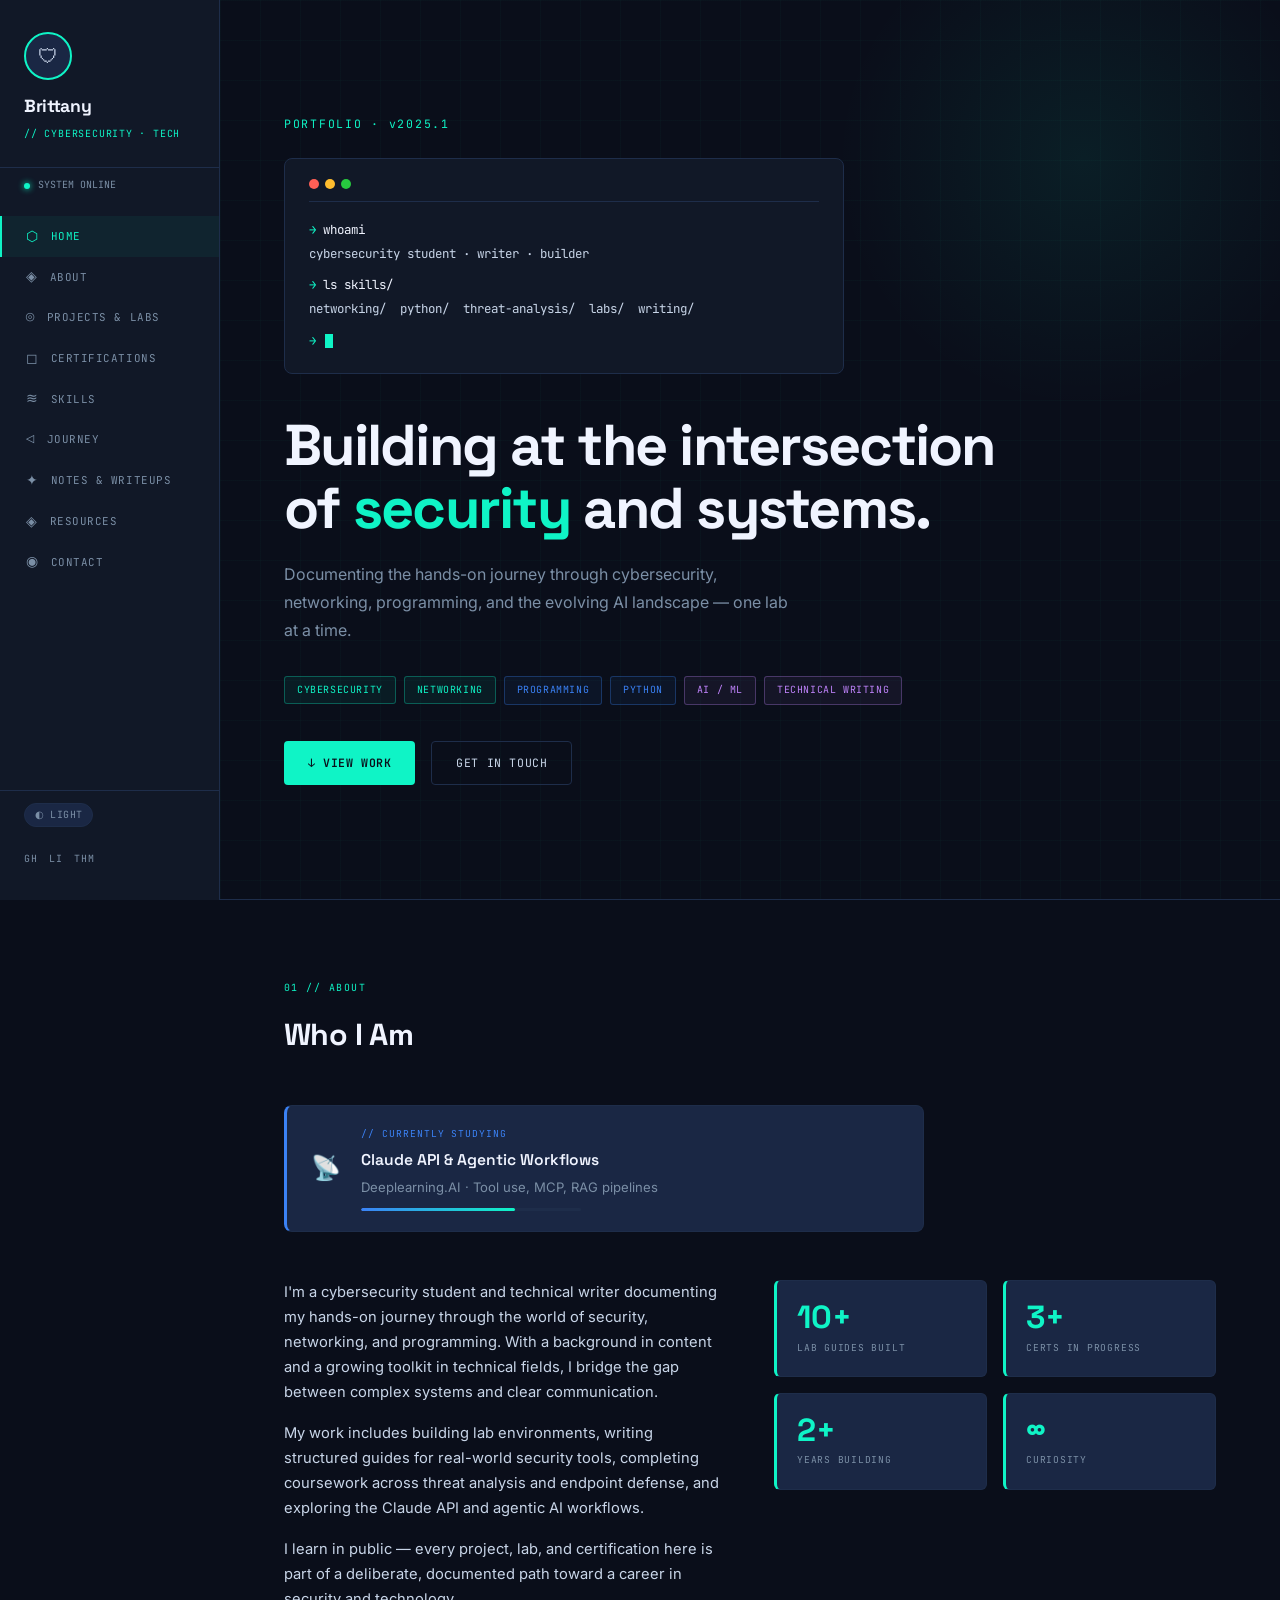
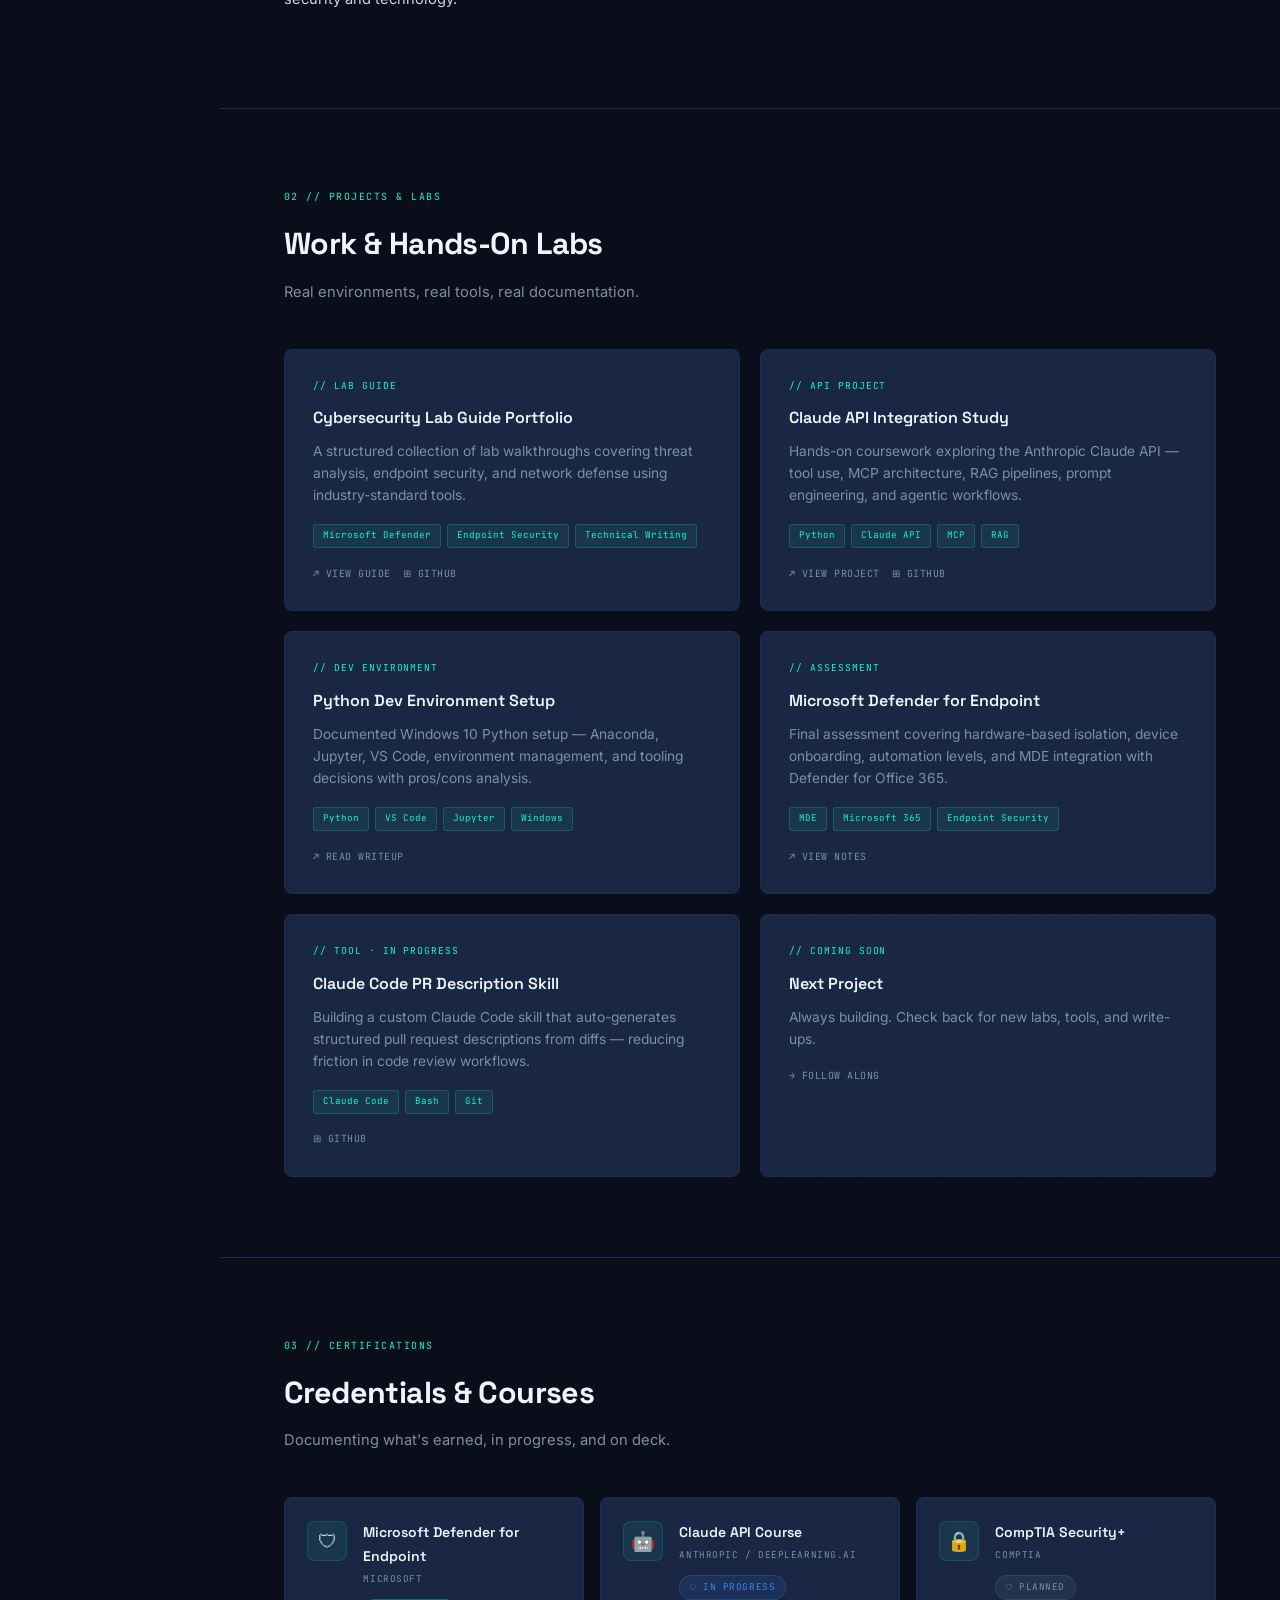
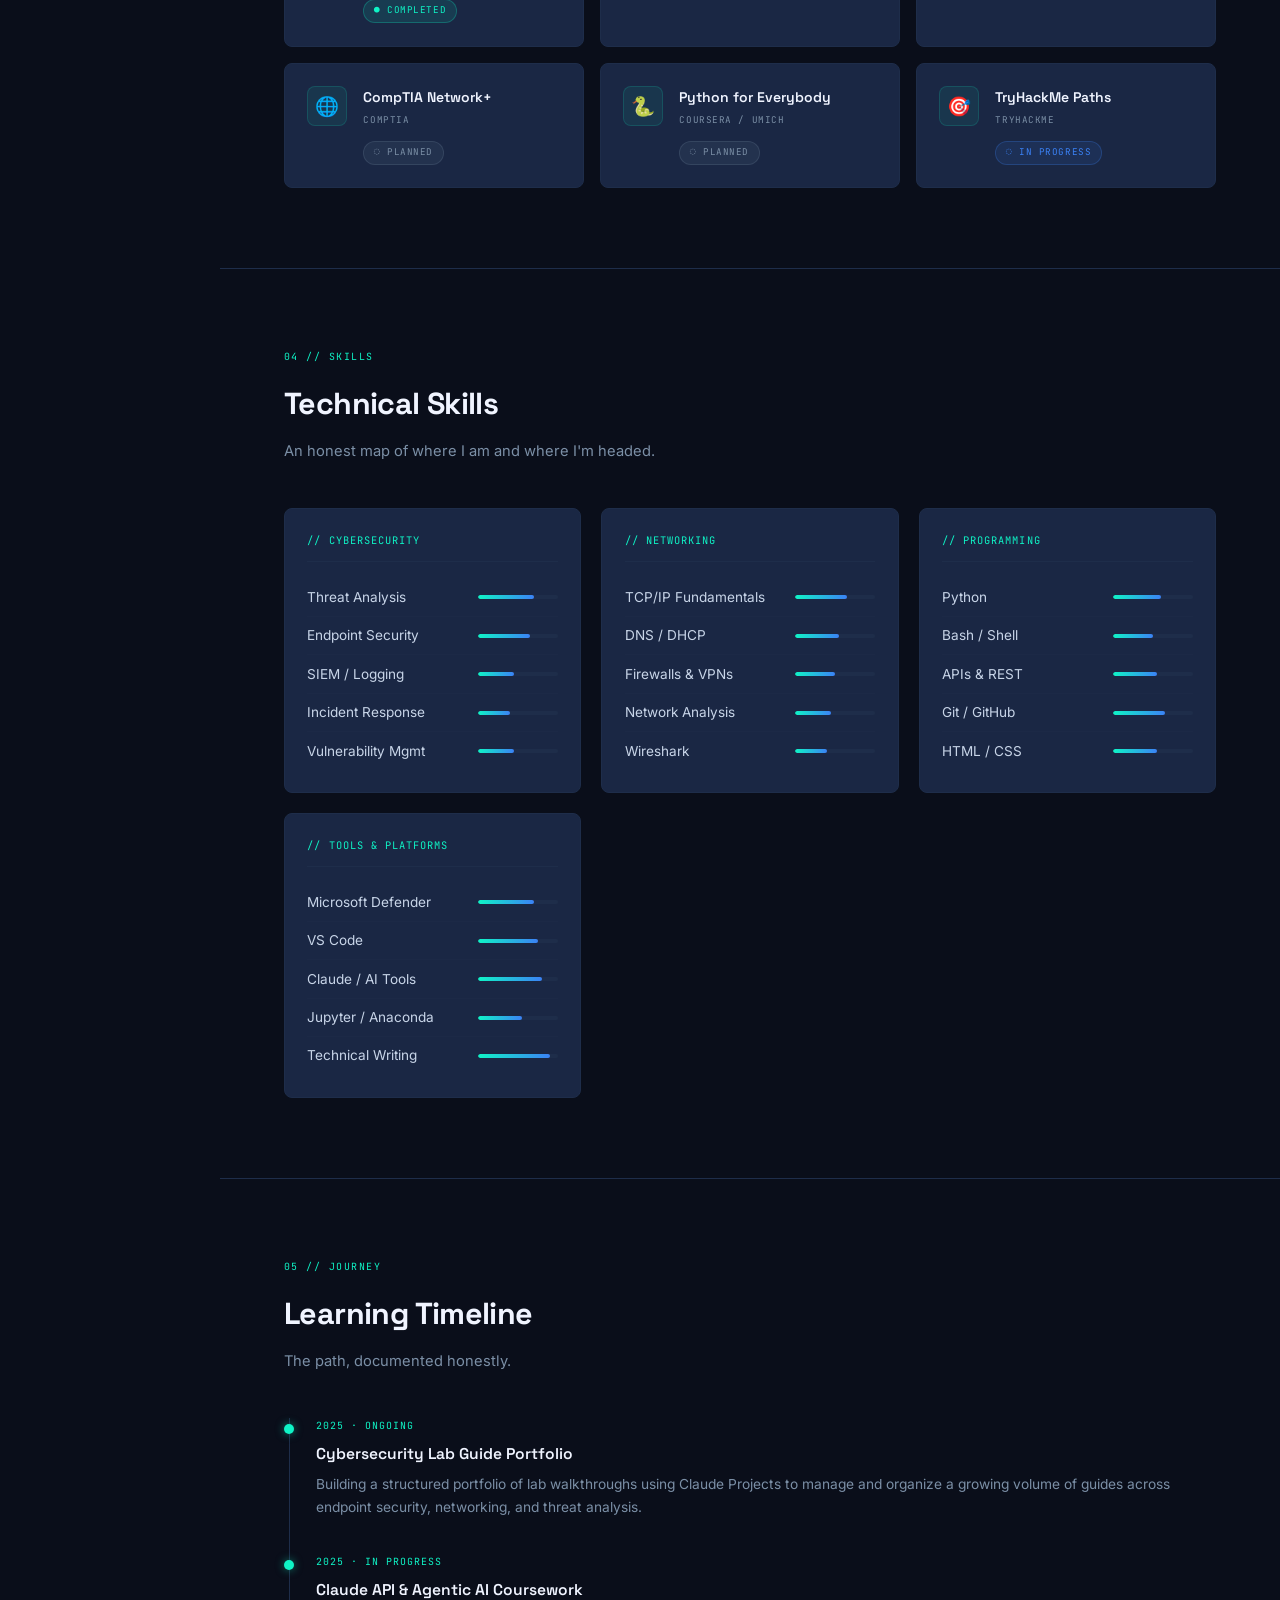
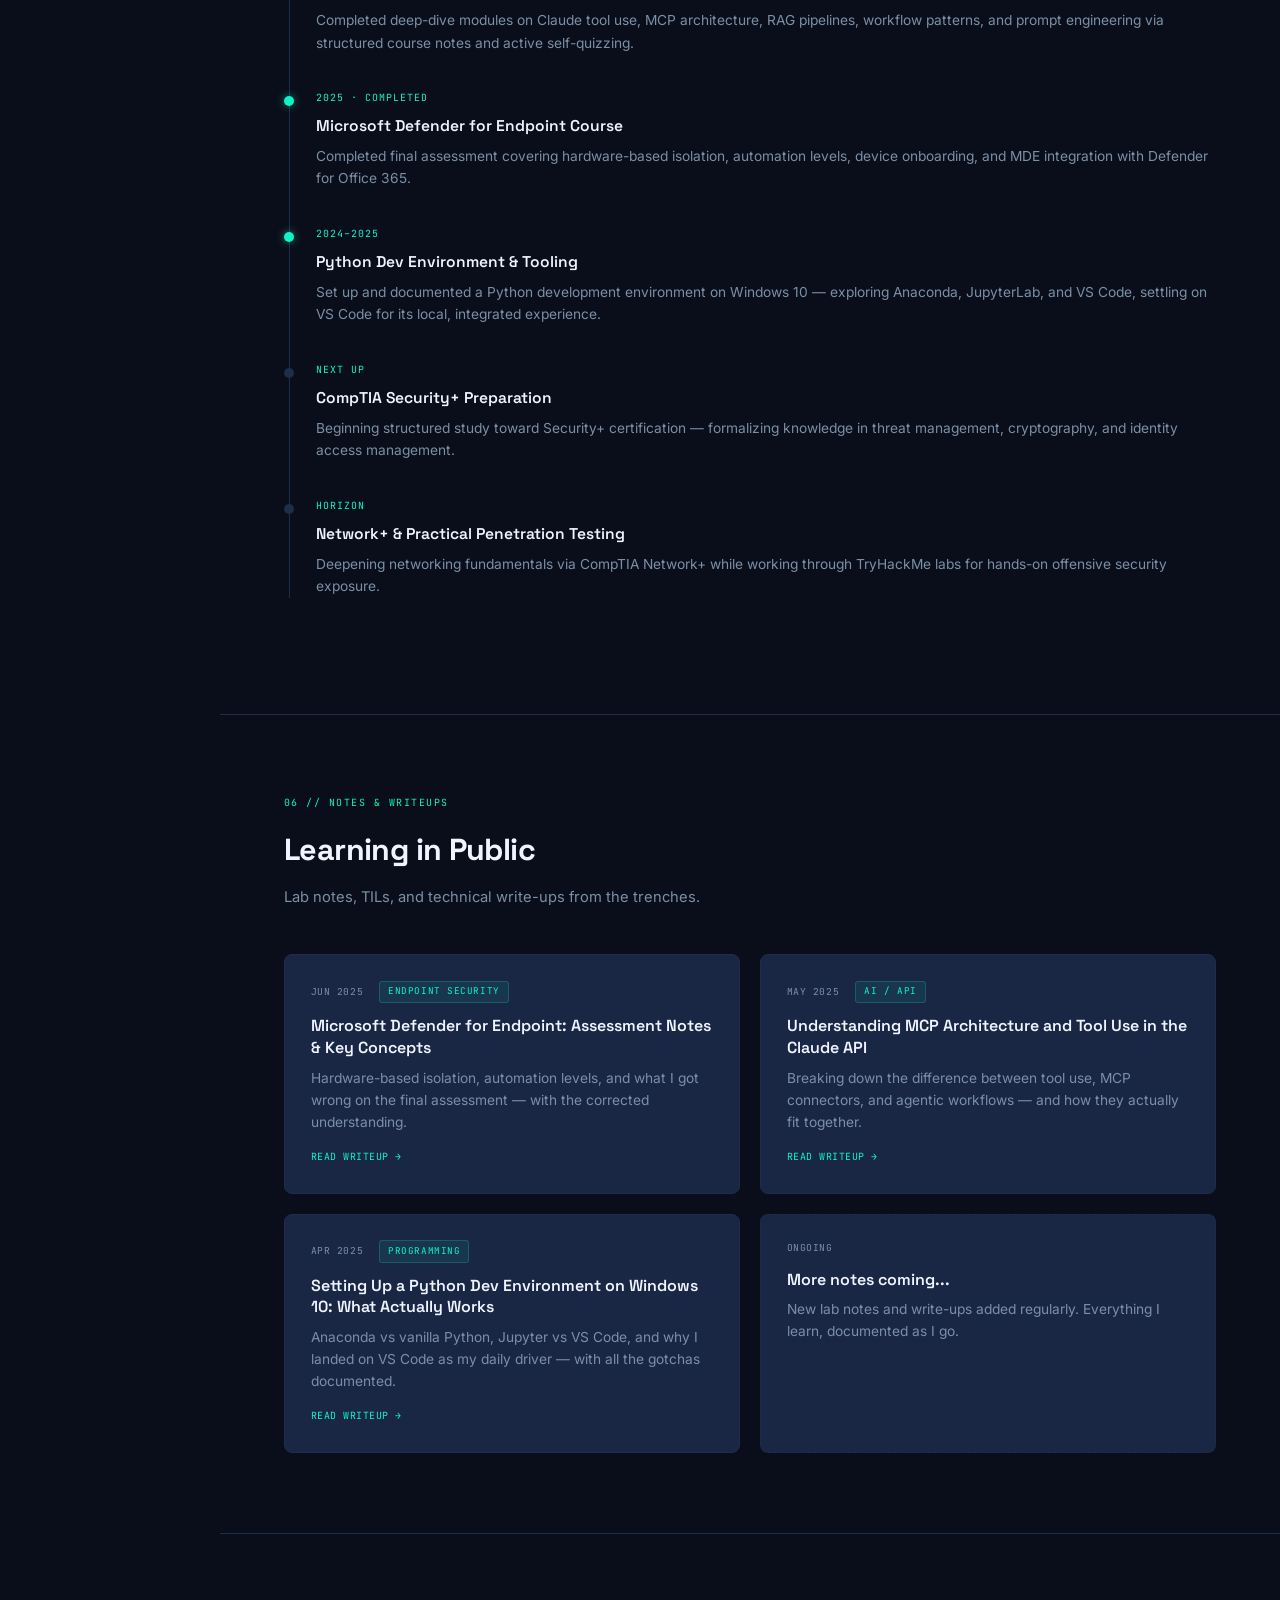
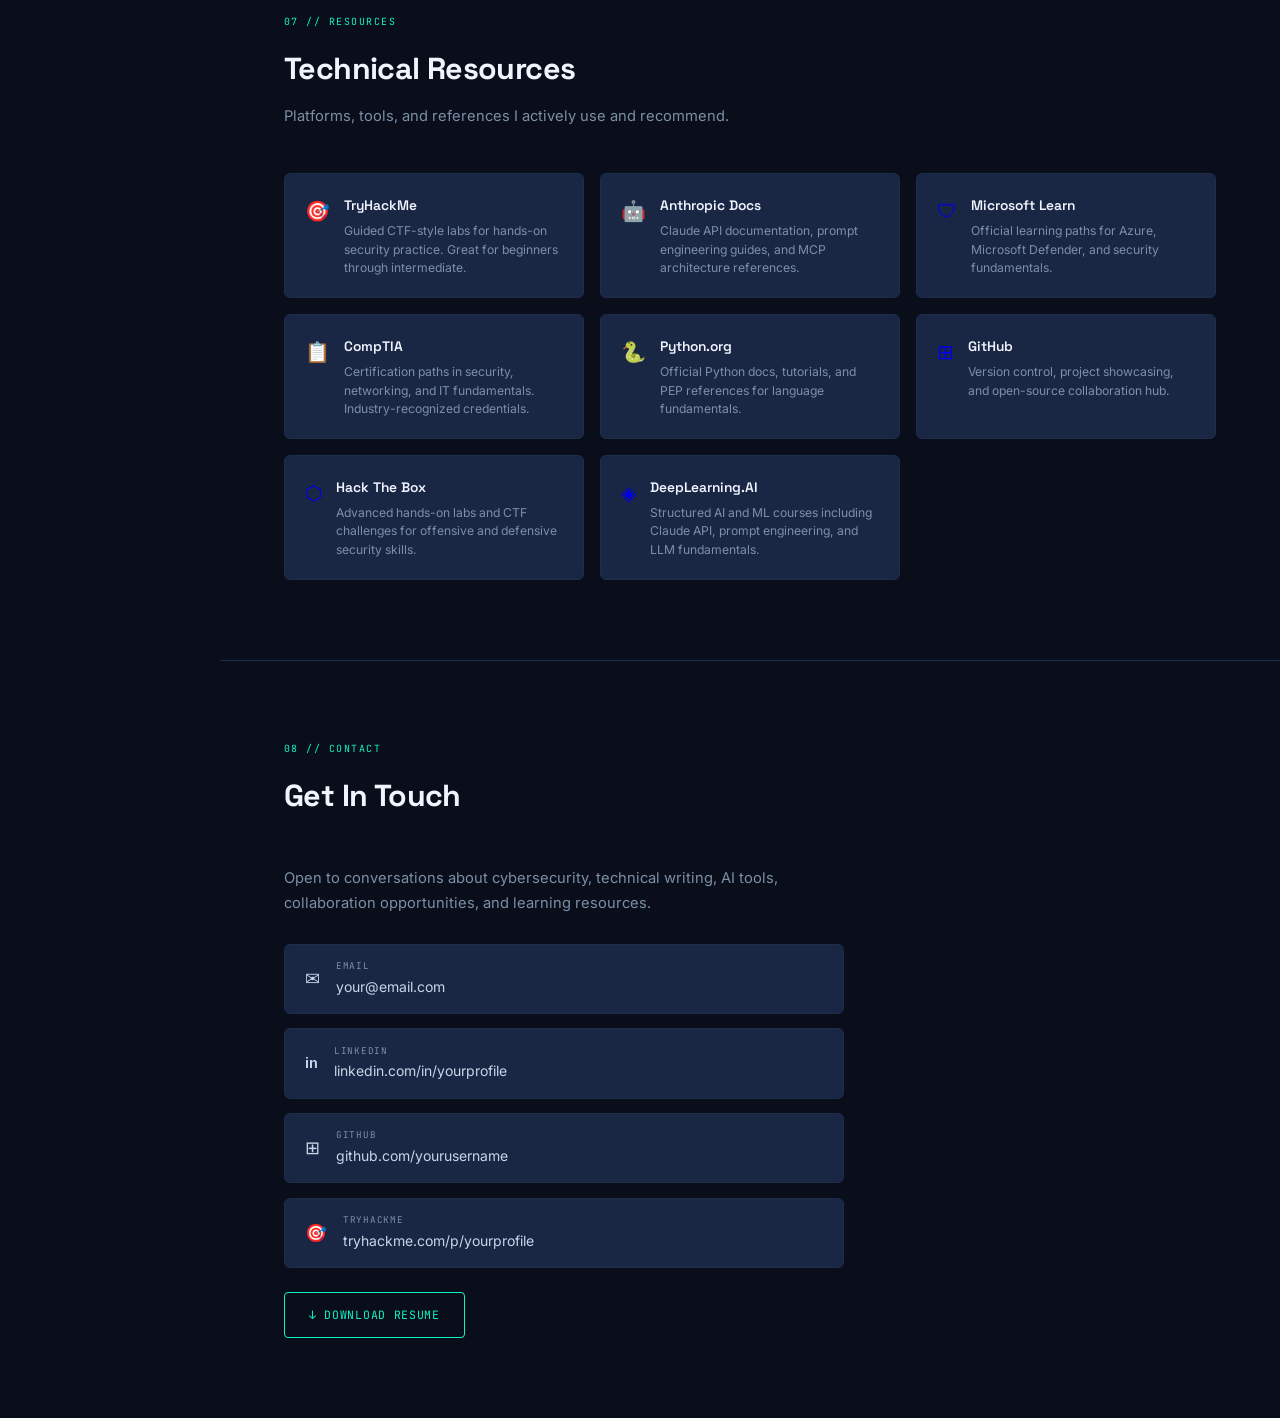
==== index.html @ 7292f8de "Add files via upload" ====
<!DOCTYPE html>
<html lang="en">
<head>
  <meta charset="UTF-8" />
  <meta name="viewport" content="width=device-width, initial-scale=1.0" />
  <meta name="description" content="Brittany — Cybersecurity portfolio showcasing labs, certifications, projects, and learning journey in security, networking, and programming." />
  <title>Brittany · Cybersecurity Portfolio</title>

  <!-- Favicon (inline SVG data URI) -->
  <link rel="icon" href="data:image/svg+xml,<svg xmlns='http://www.w3.org/2000/svg' viewBox='0 0 32 32'><rect width='32' height='32' rx='6' fill='%230A0E1A'/><text y='22' x='4' font-size='18'>🛡</text></svg>" />

  <link rel="preconnect" href="https://fonts.googleapis.com" />
  <link rel="preconnect" href="https://fonts.gstatic.com" crossorigin />
  <link href="https://fonts.googleapis.com/css2?family=Space+Grotesk:wght@300;400;500;600;700&family=Inter:wght@300;400;500&family=JetBrains+Mono:wght@400;500&display=swap" rel="stylesheet" />
  <link rel="stylesheet" href="css/style.css" />
</head>
<body>

<!-- Skip to main content (accessibility) -->
<a href="#hero" style="position:absolute;left:-9999px;top:1rem;padding:0.5rem 1rem;background:var(--accent);color:#0A0E1A;font-family:monospace;font-size:0.8rem;border-radius:4px;z-index:9999;text-decoration:none" onfocus="this.style.left='1rem'" onblur="this.style.left='-9999px'">Skip to content</a>

<!-- Mobile hamburger -->
<button class="hamburger" id="hamburger" aria-label="Toggle navigation" aria-expanded="false">
  <span></span><span></span><span></span>
</button>
<div class="sidebar-overlay" id="sidebarOverlay"></div>

<div class="layout">

  <!-- ════ SIDEBAR ════ -->
  <aside class="sidebar" id="sidebar" role="navigation" aria-label="Main navigation">

    <div class="sidebar-logo">
      <div class="sidebar-avatar" title="Profile photo">🛡</div>
      <div class="moniker">Brittany</div>
      <div class="role">// CYBERSECURITY · TECH</div>
    </div>

    <div class="sidebar-status">
      <span class="status-dot" aria-hidden="true"></span>
      SYSTEM ONLINE
    </div>

    <nav>
      <ul>
        <li><a href="#hero"      class="active"><span class="nav-icon" aria-hidden="true">⬡</span> HOME</a></li>
        <li><a href="#about">              <span class="nav-icon" aria-hidden="true">◈</span> ABOUT</a></li>
        <li><a href="#projects">           <span class="nav-icon" aria-hidden="true">◎</span> PROJECTS &amp; LABS</a></li>
        <li><a href="#certs">              <span class="nav-icon" aria-hidden="true">◻</span> CERTIFICATIONS</a></li>
        <li><a href="#skills">             <span class="nav-icon" aria-hidden="true">≋</span> SKILLS</a></li>
        <li><a href="#journey">            <span class="nav-icon" aria-hidden="true">◁</span> JOURNEY</a></li>
        <li><a href="#blog">               <span class="nav-icon" aria-hidden="true">✦</span> NOTES &amp; WRITEUPS</a></li>
        <li><a href="#resources">          <span class="nav-icon" aria-hidden="true">◈</span> RESOURCES</a></li>
        <li><a href="#contact">            <span class="nav-icon" aria-hidden="true">◉</span> CONTACT</a></li>
      </ul>
    </nav>

    <div class="sidebar-controls">
      <button class="theme-toggle" id="themeToggle" aria-label="Toggle light/dark mode">◐ LIGHT</button>
    </div>

    <div class="sidebar-footer">
      <a href="https://github.com/yourusername" target="_blank" rel="noopener" aria-label="GitHub">GH</a>
      <a href="https://linkedin.com/in/yourprofile" target="_blank" rel="noopener" aria-label="LinkedIn">LI</a>
      <a href="https://tryhackme.com/p/yourprofile" target="_blank" rel="noopener" aria-label="TryHackMe">THM</a>
    </div>

  </aside>

  <!-- ════ MAIN ════ -->
  <main id="main-content">

    <!-- ── HERO ── -->
    <section id="hero" aria-label="Introduction">
      <div class="hero-grid-bg" aria-hidden="true"></div>
      <div class="hero-glow" aria-hidden="true"></div>

      <div class="hero-eyebrow">PORTFOLIO · v2025.1</div>

      <div class="hero-terminal" role="img" aria-label="Terminal showing: whoami — cybersecurity student writer builder">
        <div class="terminal-bar" aria-hidden="true">
          <span class="t-dot red"></span>
          <span class="t-dot yellow"></span>
          <span class="t-dot green"></span>
        </div>
        <div class="t-line"><span class="t-prompt">→ </span><span class="t-cmd">whoami</span></div>
        <div class="t-line"><span class="t-out">cybersecurity student · writer · builder</span></div>
        <div class="t-line" style="margin-top:0.5rem"><span class="t-prompt">→ </span><span class="t-cmd">ls skills/</span></div>
        <div class="t-line"><span class="t-out">networking/&nbsp; python/&nbsp; threat-analysis/&nbsp; labs/&nbsp; writing/</span></div>
        <div class="t-line" style="margin-top:0.5rem"><span class="t-prompt">→ </span><span class="t-cursor" aria-hidden="true"></span></div>
      </div>

      <h1>Building at the intersection<br>of <span class="accent">security</span> and systems.</h1>
      <p class="hero-subtitle">
        Documenting the hands-on journey through cybersecurity, networking,
        programming, and the evolving AI landscape — one lab at a time.
      </p>

      <div class="hero-tags" aria-label="Specializations">
        <span class="tag teal">CYBERSECURITY</span>
        <span class="tag teal">NETWORKING</span>
        <span class="tag blue">PROGRAMMING</span>
        <span class="tag blue">PYTHON</span>
        <span class="tag pink">AI / ML</span>
        <span class="tag pink">TECHNICAL WRITING</span>
      </div>

      <div class="btn-group">
        <a href="#projects" class="btn btn-primary">↓ VIEW WORK</a>
        <a href="#contact"  class="btn btn-ghost">GET IN TOUCH</a>
      </div>
    </section>

    <!-- ── ABOUT ── -->
    <section id="about" aria-labelledby="about-heading">
      <div class="section-header reveal">
        <div class="section-eyebrow">01 // ABOUT</div>
        <h2 id="about-heading">Who I Am</h2>
      </div>

      <!-- Currently studying widget -->
      <div class="studying-widget reveal">
        <div class="studying-icon">📡</div>
        <div style="flex:1">
          <div class="studying-label">// CURRENTLY STUDYING</div>
          <div class="studying-title">Claude API &amp; Agentic Workflows</div>
          <div class="studying-sub">Deeplearning.AI · Tool use, MCP, RAG pipelines</div>
          <div class="studying-progress-wrap">
            <div class="studying-progress-bar" style="width: 70%"></div>
          </div>
        </div>
      </div>

      <div class="about-grid">
        <div class="about-text reveal">
          <p>
            I'm a cybersecurity student and technical writer documenting my hands-on journey
            through the world of security, networking, and programming. With a background in
            content and a growing toolkit in technical fields, I bridge the gap between
            complex systems and clear communication.
          </p>
          <p>
            My work includes building lab environments, writing structured guides for
            real-world security tools, completing coursework across threat analysis and
            endpoint defense, and exploring the Claude API and agentic AI workflows.
          </p>
          <p>
            I learn in public — every project, lab, and certification here is part of
            a deliberate, documented path toward a career in security and technology.
          </p>
        </div>
        <div class="about-stats">
          <div class="stat-card">
            <div class="stat-number">10+</div>
            <div class="stat-label">LAB GUIDES BUILT</div>
          </div>
          <div class="stat-card">
            <div class="stat-number">3+</div>
            <div class="stat-label">CERTS IN PROGRESS</div>
          </div>
          <div class="stat-card">
            <div class="stat-number">2+</div>
            <div class="stat-label">YEARS BUILDING</div>
          </div>
          <div class="stat-card">
            <div class="stat-number">∞</div>
            <div class="stat-label">CURIOSITY</div>
          </div>
        </div>
      </div>
    </section>

    <!-- ── PROJECTS & LABS ── -->
    <section id="projects" aria-labelledby="projects-heading">
      <div class="section-header reveal">
        <div class="section-eyebrow">02 // PROJECTS &amp; LABS</div>
        <h2 id="projects-heading">Work &amp; Hands-On Labs</h2>
        <p class="section-desc">Real environments, real tools, real documentation.</p>
      </div>
      <div class="projects-grid">

        <div class="project-card">
          <div class="project-type">// LAB GUIDE</div>
          <div class="project-title">Cybersecurity Lab Guide Portfolio</div>
          <div class="project-desc">
            A structured collection of lab walkthroughs covering threat analysis, endpoint
            security, and network defense using industry-standard tools.
          </div>
          <div class="project-stack">
            <span class="stack-tag">Microsoft Defender</span>
            <span class="stack-tag">Endpoint Security</span>
            <span class="stack-tag">Technical Writing</span>
          </div>
          <div class="project-links">
            <a href="#" class="project-link">↗ VIEW GUIDE</a>
            <a href="https://github.com/yourusername" target="_blank" rel="noopener" class="project-link">⊞ GITHUB</a>
          </div>
        </div>

        <div class="project-card">
          <div class="project-type">// API PROJECT</div>
          <div class="project-title">Claude API Integration Study</div>
          <div class="project-desc">
            Hands-on coursework exploring the Anthropic Claude API — tool use,
            MCP architecture, RAG pipelines, prompt engineering, and agentic workflows.
          </div>
          <div class="project-stack">
            <span class="stack-tag">Python</span>
            <span class="stack-tag">Claude API</span>
            <span class="stack-tag">MCP</span>
            <span class="stack-tag">RAG</span>
          </div>
          <div class="project-links">
            <a href="#" class="project-link">↗ VIEW PROJECT</a>
            <a href="https://github.com/yourusername" target="_blank" rel="noopener" class="project-link">⊞ GITHUB</a>
          </div>
        </div>

        <div class="project-card">
          <div class="project-type">// DEV ENVIRONMENT</div>
          <div class="project-title">Python Dev Environment Setup</div>
          <div class="project-desc">
            Documented Windows 10 Python setup — Anaconda, Jupyter, VS Code,
            environment management, and tooling decisions with pros/cons analysis.
          </div>
          <div class="project-stack">
            <span class="stack-tag">Python</span>
            <span class="stack-tag">VS Code</span>
            <span class="stack-tag">Jupyter</span>
            <span class="stack-tag">Windows</span>
          </div>
          <div class="project-links">
            <a href="#" class="project-link">↗ READ WRITEUP</a>
          </div>
        </div>

        <div class="project-card">
          <div class="project-type">// ASSESSMENT</div>
          <div class="project-title">Microsoft Defender for Endpoint</div>
          <div class="project-desc">
            Final assessment covering hardware-based isolation, device onboarding,
            automation levels, and MDE integration with Defender for Office 365.
          </div>
          <div class="project-stack">
            <span class="stack-tag">MDE</span>
            <span class="stack-tag">Microsoft 365</span>
            <span class="stack-tag">Endpoint Security</span>
          </div>
          <div class="project-links">
            <a href="#" class="project-link">↗ VIEW NOTES</a>
          </div>
        </div>

        <div class="project-card">
          <div class="project-type">// TOOL · IN PROGRESS</div>
          <div class="project-title">Claude Code PR Description Skill</div>
          <div class="project-desc">
            Building a custom Claude Code skill that auto-generates structured pull request
            descriptions from diffs — reducing friction in code review workflows.
          </div>
          <div class="project-stack">
            <span class="stack-tag">Claude Code</span>
            <span class="stack-tag">Bash</span>
            <span class="stack-tag">Git</span>
          </div>
          <div class="project-links">
            <a href="https://github.com/yourusername" target="_blank" rel="noopener" class="project-link">⊞ GITHUB</a>
          </div>
        </div>

        <div class="project-card" style="border-style:dashed;opacity:0.55">
          <div class="project-type">// COMING SOON</div>
          <div class="project-title">Next Project</div>
          <div class="project-desc">Always building. Check back for new labs, tools, and write-ups.</div>
          <div class="project-links">
            <a href="#contact" class="project-link">→ FOLLOW ALONG</a>
          </div>
        </div>

      </div>
    </section>

    <!-- ── CERTIFICATIONS ── -->
    <section id="certs" aria-labelledby="certs-heading">
      <div class="section-header reveal">
        <div class="section-eyebrow">03 // CERTIFICATIONS</div>
        <h2 id="certs-heading">Credentials &amp; Courses</h2>
        <p class="section-desc">Documenting what's earned, in progress, and on deck.</p>
      </div>
      <div class="certs-grid">

        <div class="cert-card">
          <div class="cert-icon" aria-hidden="true">🛡</div>
          <div class="cert-info">
            <div class="cert-name">Microsoft Defender for Endpoint</div>
            <div class="cert-issuer">MICROSOFT</div>
            <span class="cert-status earned">● COMPLETED</span>
          </div>
        </div>

        <div class="cert-card">
          <div class="cert-icon" aria-hidden="true">🤖</div>
          <div class="cert-info">
            <div class="cert-name">Claude API Course</div>
            <div class="cert-issuer">ANTHROPIC / DEEPLEARNING.AI</div>
            <span class="cert-status in-progress">◌ IN PROGRESS</span>
          </div>
        </div>

        <div class="cert-card">
          <div class="cert-icon" aria-hidden="true">🔒</div>
          <div class="cert-info">
            <div class="cert-name">CompTIA Security+</div>
            <div class="cert-issuer">COMPTIA</div>
            <span class="cert-status planned">◌ PLANNED</span>
          </div>
        </div>

        <div class="cert-card">
          <div class="cert-icon" aria-hidden="true">🌐</div>
          <div class="cert-info">
            <div class="cert-name">CompTIA Network+</div>
            <div class="cert-issuer">COMPTIA</div>
            <span class="cert-status planned">◌ PLANNED</span>
          </div>
        </div>

        <div class="cert-card">
          <div class="cert-icon" aria-hidden="true">🐍</div>
          <div class="cert-info">
            <div class="cert-name">Python for Everybody</div>
            <div class="cert-issuer">COURSERA / UMICH</div>
            <span class="cert-status planned">◌ PLANNED</span>
          </div>
        </div>

        <div class="cert-card">
          <div class="cert-icon" aria-hidden="true">🎯</div>
          <div class="cert-info">
            <div class="cert-name">TryHackMe Paths</div>
            <div class="cert-issuer">TRYHACKME</div>
            <span class="cert-status in-progress">◌ IN PROGRESS</span>
          </div>
        </div>

      </div>
    </section>

    <!-- ── SKILLS ── -->
    <section id="skills" aria-labelledby="skills-heading">
      <div class="section-header reveal">
        <div class="section-eyebrow">04 // SKILLS</div>
        <h2 id="skills-heading">Technical Skills</h2>
        <p class="section-desc">An honest map of where I am and where I'm headed.</p>
      </div>
      <div class="skills-grid">

        <div class="skill-group">
          <div class="skill-group-title">// CYBERSECURITY</div>
          <div class="skill-item"><span class="skill-name">Threat Analysis</span>     <div class="skill-bar-wrap"><div class="skill-bar" style="width:70%"></div></div></div>
          <div class="skill-item"><span class="skill-name">Endpoint Security</span>   <div class="skill-bar-wrap"><div class="skill-bar" style="width:65%"></div></div></div>
          <div class="skill-item"><span class="skill-name">SIEM / Logging</span>      <div class="skill-bar-wrap"><div class="skill-bar" style="width:45%"></div></div></div>
          <div class="skill-item"><span class="skill-name">Incident Response</span>   <div class="skill-bar-wrap"><div class="skill-bar" style="width:40%"></div></div></div>
          <div class="skill-item"><span class="skill-name">Vulnerability Mgmt</span>  <div class="skill-bar-wrap"><div class="skill-bar" style="width:45%"></div></div></div>
        </div>

        <div class="skill-group">
          <div class="skill-group-title">// NETWORKING</div>
          <div class="skill-item"><span class="skill-name">TCP/IP Fundamentals</span> <div class="skill-bar-wrap"><div class="skill-bar" style="width:65%"></div></div></div>
          <div class="skill-item"><span class="skill-name">DNS / DHCP</span>          <div class="skill-bar-wrap"><div class="skill-bar" style="width:55%"></div></div></div>
          <div class="skill-item"><span class="skill-name">Firewalls &amp; VPNs</span>    <div class="skill-bar-wrap"><div class="skill-bar" style="width:50%"></div></div></div>
          <div class="skill-item"><span class="skill-name">Network Analysis</span>    <div class="skill-bar-wrap"><div class="skill-bar" style="width:45%"></div></div></div>
          <div class="skill-item"><span class="skill-name">Wireshark</span>           <div class="skill-bar-wrap"><div class="skill-bar" style="width:40%"></div></div></div>
        </div>

        <div class="skill-group">
          <div class="skill-group-title">// PROGRAMMING</div>
          <div class="skill-item"><span class="skill-name">Python</span>              <div class="skill-bar-wrap"><div class="skill-bar" style="width:60%"></div></div></div>
          <div class="skill-item"><span class="skill-name">Bash / Shell</span>        <div class="skill-bar-wrap"><div class="skill-bar" style="width:50%"></div></div></div>
          <div class="skill-item"><span class="skill-name">APIs &amp; REST</span>        <div class="skill-bar-wrap"><div class="skill-bar" style="width:55%"></div></div></div>
          <div class="skill-item"><span class="skill-name">Git / GitHub</span>        <div class="skill-bar-wrap"><div class="skill-bar" style="width:65%"></div></div></div>
          <div class="skill-item"><span class="skill-name">HTML / CSS</span>          <div class="skill-bar-wrap"><div class="skill-bar" style="width:55%"></div></div></div>
        </div>

        <div class="skill-group">
          <div class="skill-group-title">// TOOLS &amp; PLATFORMS</div>
          <div class="skill-item"><span class="skill-name">Microsoft Defender</span> <div class="skill-bar-wrap"><div class="skill-bar" style="width:70%"></div></div></div>
          <div class="skill-item"><span class="skill-name">VS Code</span>             <div class="skill-bar-wrap"><div class="skill-bar" style="width:75%"></div></div></div>
          <div class="skill-item"><span class="skill-name">Claude / AI Tools</span>  <div class="skill-bar-wrap"><div class="skill-bar" style="width:80%"></div></div></div>
          <div class="skill-item"><span class="skill-name">Jupyter / Anaconda</span> <div class="skill-bar-wrap"><div class="skill-bar" style="width:55%"></div></div></div>
          <div class="skill-item"><span class="skill-name">Technical Writing</span>  <div class="skill-bar-wrap"><div class="skill-bar" style="width:90%"></div></div></div>
        </div>

      </div>
    </section>

    <!-- ── LEARNING JOURNEY ── -->
    <section id="journey" aria-labelledby="journey-heading">
      <div class="section-header reveal">
        <div class="section-eyebrow">05 // JOURNEY</div>
        <h2 id="journey-heading">Learning Timeline</h2>
        <p class="section-desc">The path, documented honestly.</p>
      </div>
      <div class="timeline">

        <div class="timeline-item">
          <div class="timeline-dot"></div>
          <div class="timeline-date">2025 · ONGOING</div>
          <div class="timeline-title">Cybersecurity Lab Guide Portfolio</div>
          <div class="timeline-body">Building a structured portfolio of lab walkthroughs using Claude Projects to manage and organize a growing volume of guides across endpoint security, networking, and threat analysis.</div>
        </div>

        <div class="timeline-item">
          <div class="timeline-dot"></div>
          <div class="timeline-date">2025 · IN PROGRESS</div>
          <div class="timeline-title">Claude API &amp; Agentic AI Coursework</div>
          <div class="timeline-body">Completed deep-dive modules on Claude tool use, MCP architecture, RAG pipelines, workflow patterns, and prompt engineering via structured course notes and active self-quizzing.</div>
        </div>

        <div class="timeline-item">
          <div class="timeline-dot"></div>
          <div class="timeline-date">2025 · COMPLETED</div>
          <div class="timeline-title">Microsoft Defender for Endpoint Course</div>
          <div class="timeline-body">Completed final assessment covering hardware-based isolation, automation levels, device onboarding, and MDE integration with Defender for Office 365.</div>
        </div>

        <div class="timeline-item">
          <div class="timeline-dot"></div>
          <div class="timeline-date">2024–2025</div>
          <div class="timeline-title">Python Dev Environment &amp; Tooling</div>
          <div class="timeline-body">Set up and documented a Python development environment on Windows 10 — exploring Anaconda, JupyterLab, and VS Code, settling on VS Code for its local, integrated experience.</div>
        </div>

        <div class="timeline-item">
          <div class="timeline-dot future"></div>
          <div class="timeline-date">NEXT UP</div>
          <div class="timeline-title">CompTIA Security+ Preparation</div>
          <div class="timeline-body">Beginning structured study toward Security+ certification — formalizing knowledge in threat management, cryptography, and identity access management.</div>
        </div>

        <div class="timeline-item">
          <div class="timeline-dot future"></div>
          <div class="timeline-date">HORIZON</div>
          <div class="timeline-title">Network+ &amp; Practical Penetration Testing</div>
          <div class="timeline-body">Deepening networking fundamentals via CompTIA Network+ while working through TryHackMe labs for hands-on offensive security exposure.</div>
        </div>

      </div>
    </section>

    <!-- ── BLOG / NOTES ── -->
    <section id="blog" aria-labelledby="blog-heading">
      <div class="section-header reveal">
        <div class="section-eyebrow">06 // NOTES &amp; WRITEUPS</div>
        <h2 id="blog-heading">Learning in Public</h2>
        <p class="section-desc">Lab notes, TILs, and technical write-ups from the trenches.</p>
      </div>
      <div class="blog-grid">

        <a href="blog/mde-assessment-notes.html" class="blog-card">
          <div class="blog-meta">
            <span class="blog-date">JUN 2025</span>
            <span class="blog-category">ENDPOINT SECURITY</span>
          </div>
          <div class="blog-title">Microsoft Defender for Endpoint: Assessment Notes &amp; Key Concepts</div>
          <div class="blog-excerpt">Hardware-based isolation, automation levels, and what I got wrong on the final assessment — with the corrected understanding.</div>
          <div class="blog-read-more">READ WRITEUP →</div>
        </a>

        <a href="blog/claude-api-study.html" class="blog-card">
          <div class="blog-meta">
            <span class="blog-date">MAY 2025</span>
            <span class="blog-category">AI / API</span>
          </div>
          <div class="blog-title">Understanding MCP Architecture and Tool Use in the Claude API</div>
          <div class="blog-excerpt">Breaking down the difference between tool use, MCP connectors, and agentic workflows — and how they actually fit together.</div>
          <div class="blog-read-more">READ WRITEUP →</div>
        </a>

        <a href="blog/python-dev-setup.html" class="blog-card">
          <div class="blog-meta">
            <span class="blog-date">APR 2025</span>
            <span class="blog-category">PROGRAMMING</span>
          </div>
          <div class="blog-title">Setting Up a Python Dev Environment on Windows 10: What Actually Works</div>
          <div class="blog-excerpt">Anaconda vs vanilla Python, Jupyter vs VS Code, and why I landed on VS Code as my daily driver — with all the gotchas documented.</div>
          <div class="blog-read-more">READ WRITEUP →</div>
        </a>

        <a href="blog/" class="blog-card" style="border-style:dashed;opacity:0.55">
          <div class="blog-meta"><span class="blog-date">ONGOING</span></div>
          <div class="blog-title">More notes coming...</div>
          <div class="blog-excerpt">New lab notes and write-ups added regularly. Everything I learn, documented as I go.</div>
        </a>

      </div>
    </section>

    <!-- ── RESOURCES ── -->
    <section id="resources" aria-labelledby="resources-heading">
      <div class="section-header reveal">
        <div class="section-eyebrow">07 // RESOURCES</div>
        <h2 id="resources-heading">Technical Resources</h2>
        <p class="section-desc">Platforms, tools, and references I actively use and recommend.</p>
      </div>
      <div class="resources-grid">

        <a href="https://tryhackme.com" target="_blank" rel="noopener" class="resource-card">
          <div class="resource-icon">🎯</div>
          <div>
            <div class="resource-name">TryHackMe</div>
            <div class="resource-desc">Guided CTF-style labs for hands-on security practice. Great for beginners through intermediate.</div>
          </div>
        </a>

        <a href="https://docs.anthropic.com" target="_blank" rel="noopener" class="resource-card">
          <div class="resource-icon">🤖</div>
          <div>
            <div class="resource-name">Anthropic Docs</div>
            <div class="resource-desc">Claude API documentation, prompt engineering guides, and MCP architecture references.</div>
          </div>
        </a>

        <a href="https://learn.microsoft.com" target="_blank" rel="noopener" class="resource-card">
          <div class="resource-icon">🛡</div>
          <div>
            <div class="resource-name">Microsoft Learn</div>
            <div class="resource-desc">Official learning paths for Azure, Microsoft Defender, and security fundamentals.</div>
          </div>
        </a>

        <a href="https://www.comptia.org" target="_blank" rel="noopener" class="resource-card">
          <div class="resource-icon">📋</div>
          <div>
            <div class="resource-name">CompTIA</div>
            <div class="resource-desc">Certification paths in security, networking, and IT fundamentals. Industry-recognized credentials.</div>
          </div>
        </a>

        <a href="https://python.org" target="_blank" rel="noopener" class="resource-card">
          <div class="resource-icon">🐍</div>
          <div>
            <div class="resource-name">Python.org</div>
            <div class="resource-desc">Official Python docs, tutorials, and PEP references for language fundamentals.</div>
          </div>
        </a>

        <a href="https://github.com" target="_blank" rel="noopener" class="resource-card">
          <div class="resource-icon">⊞</div>
          <div>
            <div class="resource-name">GitHub</div>
            <div class="resource-desc">Version control, project showcasing, and open-source collaboration hub.</div>
          </div>
        </a>

        <a href="https://hackthebox.com" target="_blank" rel="noopener" class="resource-card">
          <div class="resource-icon">⬡</div>
          <div>
            <div class="resource-name">Hack The Box</div>
            <div class="resource-desc">Advanced hands-on labs and CTF challenges for offensive and defensive security skills.</div>
          </div>
        </a>

        <a href="https://deeplearning.ai" target="_blank" rel="noopener" class="resource-card">
          <div class="resource-icon">◈</div>
          <div>
            <div class="resource-name">DeepLearning.AI</div>
            <div class="resource-desc">Structured AI and ML courses including Claude API, prompt engineering, and LLM fundamentals.</div>
          </div>
        </a>

      </div>
    </section>

    <!-- ── CONTACT ── -->
    <section id="contact" aria-labelledby="contact-heading">
      <div class="section-header reveal">
        <div class="section-eyebrow">08 // CONTACT</div>
        <h2 id="contact-heading">Get In Touch</h2>
      </div>
      <div class="contact-inner reveal">
        <p style="color:var(--muted);font-size:0.92rem">
          Open to conversations about cybersecurity, technical writing, AI tools,
          collaboration opportunities, and learning resources.
        </p>
        <div class="contact-links">
          <a href="mailto:your@email.com" class="contact-link">
            <span class="c-icon">✉</span>
            <div class="contact-link-text">
              <div class="c-label">EMAIL</div>
              your@email.com
            </div>
          </a>
          <a href="https://linkedin.com/in/yourprofile" target="_blank" rel="noopener" class="contact-link">
            <span class="c-icon" style="font-family:sans-serif;font-weight:700;font-size:0.9rem">in</span>
            <div class="contact-link-text">
              <div class="c-label">LINKEDIN</div>
              linkedin.com/in/yourprofile
            </div>
          </a>
          <a href="https://github.com/yourusername" target="_blank" rel="noopener" class="contact-link">
            <span class="c-icon">⊞</span>
            <div class="contact-link-text">
              <div class="c-label">GITHUB</div>
              github.com/yourusername
            </div>
          </a>
          <a href="https://tryhackme.com/p/yourprofile" target="_blank" rel="noopener" class="contact-link">
            <span class="c-icon">🎯</span>
            <div class="contact-link-text">
              <div class="c-label">TRYHACKME</div>
              tryhackme.com/p/yourprofile
            </div>
          </a>
        </div>

        <a href="./resume.pdf" id="resumeBtn" class="resume-btn" download>
          ↓ DOWNLOAD RESUME
        </a>
      </div>
    </section>

  </main>
</div>

<script src="js/main.js"></script>
</body>
</html>
---- css/style.css ----
/* ═══════════════════════════════════════════════
   BRITTANY · CYBERSECURITY PORTFOLIO
   style.css — tokens, layout, components
═══════════════════════════════════════════════ */

*, *::before, *::after { box-sizing: border-box; margin: 0; padding: 0; }

/* ── TOKENS ── */
:root {
  --bg:        #0A0E1A;
  --surface:   #111827;
  --card:      #1A2744;
  --accent:    #0FF4C6;
  --accent2:   #3B82F6;
  --muted:     #7B8FA6;
  --body:      #C8D5E8;
  --white:     #F0F4FF;
  --border:    #1E2D4A;
  --danger:    #FF4D6D;
  --sidebar-w: 220px;
  --transition: 0.22s ease;
}

/* ── LIGHT MODE ── */
body.light {
  --bg:      #F4F7FC;
  --surface: #FFFFFF;
  --card:    #EDF1F9;
  --accent:  #008B70;
  --accent2: #2563EB;
  --muted:   #64748B;
  --body:    #334155;
  --white:   #0F172A;
  --border:  #CBD5E1;
}

html { scroll-behavior: smooth; }

body {
  background: var(--bg);
  color: var(--body);
  font-family: 'Inter', sans-serif;
  font-size: 15px;
  line-height: 1.7;
  overflow-x: hidden;
  transition: background var(--transition), color var(--transition);
}

/* ── SCROLLBAR ── */
::-webkit-scrollbar { width: 4px; }
::-webkit-scrollbar-track { background: var(--bg); }
::-webkit-scrollbar-thumb { background: var(--accent); border-radius: 2px; }

/* ── LAYOUT ── */
.layout { display: flex; min-height: 100vh; }

/* ════════════════════════════════
   SIDEBAR
════════════════════════════════ */
.sidebar {
  position: fixed;
  top: 0; left: 0;
  width: var(--sidebar-w);
  height: 100vh;
  background: var(--surface);
  border-right: 1px solid var(--border);
  display: flex;
  flex-direction: column;
  padding: 2rem 0;
  z-index: 200;
  transition: background var(--transition), border-color var(--transition),
              transform 0.3s cubic-bezier(0.4,0,0.2,1);
}

.sidebar-logo {
  padding: 0 1.5rem 1.5rem;
  border-bottom: 1px solid var(--border);
}
.sidebar-logo .moniker {
  font-family: 'Space Grotesk', sans-serif;
  font-size: 1.1rem;
  font-weight: 700;
  color: var(--white);
  letter-spacing: -0.02em;
}
.sidebar-logo .role {
  font-family: 'JetBrains Mono', monospace;
  font-size: 0.62rem;
  color: var(--accent);
  letter-spacing: 0.08em;
  margin-top: 0.25rem;
}

/* avatar placeholder */
.sidebar-avatar {
  width: 48px; height: 48px;
  border-radius: 50%;
  border: 2px solid var(--accent);
  background: var(--card);
  display: flex; align-items: center; justify-content: center;
  font-size: 1.25rem;
  margin-bottom: 0.75rem;
  overflow: hidden;
}
.sidebar-avatar img { width: 100%; height: 100%; object-fit: cover; }

.sidebar-status {
  padding: 0.6rem 1.5rem;
  display: flex;
  align-items: center;
  gap: 0.5rem;
  font-family: 'JetBrains Mono', monospace;
  font-size: 0.62rem;
  color: var(--muted);
}
.status-dot {
  width: 6px; height: 6px;
  border-radius: 50%;
  background: var(--accent);
  box-shadow: 0 0 6px var(--accent);
  flex-shrink: 0;
  animation: pulse 2s infinite;
}
@keyframes pulse { 0%,100%{opacity:1} 50%{opacity:0.35} }

nav { flex: 1; padding: 0.75rem 0; overflow-y: auto; }
nav ul { list-style: none; }
nav ul li a {
  display: flex;
  align-items: center;
  gap: 0.75rem;
  padding: 0.55rem 1.5rem;
  font-family: 'JetBrains Mono', monospace;
  font-size: 0.68rem;
  color: var(--muted);
  text-decoration: none;
  letter-spacing: 0.05em;
  transition: all var(--transition);
  border-left: 2px solid transparent;
}
nav ul li a:hover,
nav ul li a.active {
  color: var(--accent);
  border-left-color: var(--accent);
  background: rgba(15,244,198,0.05);
}
body.light nav ul li a:hover,
body.light nav ul li a.active {
  background: rgba(0,139,112,0.07);
}
.nav-icon { font-size: 0.85rem; flex-shrink: 0; }

.sidebar-controls {
  padding: 0.75rem 1.5rem;
  border-top: 1px solid var(--border);
  display: flex;
  align-items: center;
  gap: 0.75rem;
}

/* theme toggle */
.theme-toggle {
  background: var(--card);
  border: 1px solid var(--border);
  border-radius: 20px;
  padding: 0.3rem 0.6rem;
  cursor: pointer;
  font-size: 0.75rem;
  color: var(--muted);
  transition: all var(--transition);
  display: flex; align-items: center; gap: 0.4rem;
  font-family: 'JetBrains Mono', monospace;
  font-size: 0.62rem;
  letter-spacing: 0.04em;
  white-space: nowrap;
}
.theme-toggle:hover { border-color: var(--accent); color: var(--accent); }

.sidebar-footer {
  padding: 0.75rem 1.5rem 0;
  display: flex;
  gap: 0.75rem;
  flex-wrap: wrap;
}
.sidebar-footer a {
  color: var(--muted);
  text-decoration: none;
  font-family: 'JetBrains Mono', monospace;
  font-size: 0.62rem;
  letter-spacing: 0.06em;
  transition: color var(--transition);
}
.sidebar-footer a:hover { color: var(--accent); }

/* ── MOBILE HAMBURGER ── */
.hamburger {
  display: none;
  position: fixed;
  top: 1rem; left: 1rem;
  z-index: 300;
  background: var(--surface);
  border: 1px solid var(--border);
  border-radius: 6px;
  padding: 0.5rem 0.65rem;
  cursor: pointer;
  flex-direction: column;
  gap: 4px;
  transition: background var(--transition);
}
.hamburger span {
  display: block;
  width: 20px; height: 2px;
  background: var(--accent);
  border-radius: 1px;
  transition: all 0.25s;
}
.hamburger.open span:nth-child(1) { transform: translateY(6px) rotate(45deg); }
.hamburger.open span:nth-child(2) { opacity: 0; }
.hamburger.open span:nth-child(3) { transform: translateY(-6px) rotate(-45deg); }

.sidebar-overlay {
  display: none;
  position: fixed;
  inset: 0;
  background: rgba(0,0,0,0.6);
  z-index: 150;
  backdrop-filter: blur(2px);
}

/* ════════════════════════════════
   MAIN
════════════════════════════════ */
main { margin-left: var(--sidebar-w); flex: 1; }

section {
  padding: 5rem 4rem;
  border-bottom: 1px solid var(--border);
}
section:last-child { border-bottom: none; }

/* ════════════════════════════════
   HERO
════════════════════════════════ */
#hero {
  min-height: 100vh;
  display: flex;
  flex-direction: column;
  justify-content: center;
  padding: 4rem;
  position: relative;
  overflow: hidden;
}

.hero-grid-bg {
  position: absolute; inset: 0;
  background-image:
    linear-gradient(rgba(15,244,198,0.025) 1px, transparent 1px),
    linear-gradient(90deg, rgba(15,244,198,0.025) 1px, transparent 1px);
  background-size: 40px 40px;
  pointer-events: none;
}
body.light .hero-grid-bg {
  background-image:
    linear-gradient(rgba(0,139,112,0.06) 1px, transparent 1px),
    linear-gradient(90deg, rgba(0,139,112,0.06) 1px, transparent 1px);
}

.hero-glow {
  position: absolute;
  top: -10%; right: -5%;
  width: 500px; height: 500px;
  background: radial-gradient(circle, rgba(15,244,198,0.07) 0%, transparent 70%);
  pointer-events: none;
}

.hero-eyebrow {
  font-family: 'JetBrains Mono', monospace;
  font-size: 0.72rem;
  color: var(--accent);
  letter-spacing: 0.15em;
  margin-bottom: 1.5rem;
  opacity: 0;
  animation: fadeUp 0.6s 0.2s forwards;
}

.hero-terminal {
  background: var(--surface);
  border: 1px solid var(--border);
  border-radius: 8px;
  padding: 1.25rem 1.5rem;
  margin-bottom: 2.5rem;
  max-width: 560px;
  font-family: 'JetBrains Mono', monospace;
  font-size: 0.78rem;
  line-height: 1.9;
  opacity: 0;
  animation: fadeUp 0.6s 0.4s forwards;
}
.terminal-bar {
  display: flex;
  gap: 6px;
  margin-bottom: 1rem;
  padding-bottom: 0.75rem;
  border-bottom: 1px solid var(--border);
}
.t-dot { width: 10px; height: 10px; border-radius: 50%; }
.t-dot.red    { background: #FF5F56; }
.t-dot.yellow { background: #FFBD2E; }
.t-dot.green  { background: #27C93F; }

.t-line { color: var(--muted); }
.t-prompt { color: var(--accent); }
.t-cmd    { color: var(--white); }
.t-out    { color: var(--body); }
.t-cursor {
  display: inline-block;
  width: 8px; height: 14px;
  background: var(--accent);
  margin-left: 2px;
  vertical-align: middle;
  animation: blink 1s step-end infinite;
}
@keyframes blink { 0%,100%{opacity:1} 50%{opacity:0} }

h1 {
  font-family: 'Space Grotesk', sans-serif;
  font-size: clamp(2.25rem, 4.5vw, 3.75rem);
  font-weight: 700;
  color: var(--white);
  letter-spacing: -0.03em;
  line-height: 1.1;
  margin-bottom: 1.25rem;
  opacity: 0;
  animation: fadeUp 0.6s 0.6s forwards;
}
h1 .accent { color: var(--accent); }

.hero-subtitle {
  font-size: 1rem;
  color: var(--muted);
  max-width: 520px;
  margin-bottom: 2rem;
  line-height: 1.75;
  opacity: 0;
  animation: fadeUp 0.6s 0.75s forwards;
}

.hero-tags {
  display: flex; flex-wrap: wrap; gap: 0.5rem;
  margin-bottom: 2.25rem;
  opacity: 0;
  animation: fadeUp 0.6s 0.9s forwards;
}
.tag {
  font-family: 'JetBrains Mono', monospace;
  font-size: 0.62rem;
  letter-spacing: 0.06em;
  padding: 0.3rem 0.75rem;
  border-radius: 3px;
  border: 1px solid;
}
.tag.teal { color: var(--accent); border-color: rgba(15,244,198,0.3); background: rgba(15,244,198,0.06); }
.tag.blue { color: var(--accent2); border-color: rgba(59,130,246,0.3); background: rgba(59,130,246,0.06); }
.tag.pink { color: #C084FC; border-color: rgba(192,132,252,0.3); background: rgba(192,132,252,0.06); }

.btn-group {
  display: flex; gap: 1rem; flex-wrap: wrap;
  opacity: 0;
  animation: fadeUp 0.6s 1.05s forwards;
}
.btn {
  display: inline-flex; align-items: center; gap: 0.5rem;
  padding: 0.7rem 1.5rem;
  font-family: 'JetBrains Mono', monospace;
  font-size: 0.72rem;
  letter-spacing: 0.05em;
  border-radius: 4px;
  text-decoration: none;
  cursor: pointer;
  transition: all var(--transition);
  border: none;
}
.btn-primary { background: var(--accent); color: #0A0E1A; font-weight: 600; }
.btn-primary:hover { filter: brightness(1.1); box-shadow: 0 0 20px rgba(15,244,198,0.3); }
.btn-ghost { background: transparent; color: var(--body); border: 1px solid var(--border); }
.btn-ghost:hover { border-color: var(--accent); color: var(--accent); }

@keyframes fadeUp {
  from { opacity: 0; transform: translateY(16px); }
  to   { opacity: 1; transform: translateY(0); }
}

/* ════════════════════════════════
   SECTION HEADERS
════════════════════════════════ */
.section-header { margin-bottom: 2.75rem; }
.section-eyebrow {
  font-family: 'JetBrains Mono', monospace;
  font-size: 0.62rem;
  color: var(--accent);
  letter-spacing: 0.15em;
  margin-bottom: 0.75rem;
}
h2 {
  font-family: 'Space Grotesk', sans-serif;
  font-size: 1.9rem;
  font-weight: 700;
  color: var(--white);
  letter-spacing: -0.02em;
}
.section-desc {
  margin-top: 0.6rem;
  color: var(--muted);
  max-width: 540px;
  font-size: 0.92rem;
}

/* ════════════════════════════════
   ABOUT
════════════════════════════════ */
.about-grid {
  display: grid;
  grid-template-columns: 1fr 1fr;
  gap: 3rem;
  align-items: start;
}
.about-text p { color: var(--body); margin-bottom: 1rem; font-size: 0.92rem; }
.about-stats { display: grid; grid-template-columns: 1fr 1fr; gap: 1rem; }

.stat-card {
  background: var(--card);
  border: 1px solid var(--border);
  border-left: 3px solid var(--accent);
  border-radius: 6px;
  padding: 1.25rem;
  transition: transform var(--transition);
}
.stat-card:hover { transform: translateY(-2px); }
.stat-number {
  font-family: 'Space Grotesk', sans-serif;
  font-size: 2rem;
  font-weight: 700;
  color: var(--accent);
  line-height: 1;
}
.stat-label {
  font-family: 'JetBrains Mono', monospace;
  font-size: 0.6rem;
  color: var(--muted);
  letter-spacing: 0.08em;
  margin-top: 0.4rem;
}

/* ════════════════════════════════
   PROJECTS & LABS
════════════════════════════════ */
.projects-grid {
  display: grid;
  grid-template-columns: repeat(auto-fill, minmax(310px, 1fr));
  gap: 1.25rem;
}
.project-card {
  background: var(--card);
  border: 1px solid var(--border);
  border-radius: 8px;
  padding: 1.75rem;
  transition: border-color var(--transition), transform var(--transition), box-shadow var(--transition);
  position: relative;
  overflow: hidden;
}
.project-card::before {
  content: '';
  position: absolute;
  top: 0; left: 0;
  width: 3px; height: 100%;
  background: var(--accent);
  transform: scaleY(0);
  transform-origin: bottom;
  transition: transform 0.3s ease;
}
.project-card:hover {
  border-color: rgba(15,244,198,0.3);
  transform: translateY(-3px);
  box-shadow: 0 8px 24px rgba(0,0,0,0.3);
}
.project-card:hover::before { transform: scaleY(1); }

.project-type {
  font-family: 'JetBrains Mono', monospace;
  font-size: 0.6rem; letter-spacing: 0.1em;
  color: var(--accent); margin-bottom: 0.65rem;
}
.project-title {
  font-family: 'Space Grotesk', sans-serif;
  font-size: 1rem; font-weight: 600;
  color: var(--white); margin-bottom: 0.55rem;
}
.project-desc {
  font-size: 0.86rem; color: var(--muted);
  line-height: 1.6; margin-bottom: 1.1rem;
}
.project-stack { display: flex; flex-wrap: wrap; gap: 0.4rem; margin-bottom: 1.1rem; }
.stack-tag {
  font-family: 'JetBrains Mono', monospace;
  font-size: 0.58rem; padding: 0.2rem 0.55rem;
  border-radius: 3px;
  background: rgba(15,244,198,0.07);
  color: var(--accent);
  border: 1px solid rgba(15,244,198,0.2);
}
.project-links { display: flex; gap: 0.75rem; }
.project-link {
  font-family: 'JetBrains Mono', monospace;
  font-size: 0.62rem; color: var(--muted);
  text-decoration: none; letter-spacing: 0.05em;
  transition: color var(--transition);
  display: flex; align-items: center; gap: 0.3rem;
}
.project-link:hover { color: var(--accent); }

/* ════════════════════════════════
   CERTIFICATIONS
════════════════════════════════ */
.certs-grid {
  display: grid;
  grid-template-columns: repeat(auto-fill, minmax(270px, 1fr));
  gap: 1rem;
}
.cert-card {
  background: var(--card);
  border: 1px solid var(--border);
  border-radius: 8px;
  padding: 1.4rem;
  display: flex; gap: 1rem; align-items: flex-start;
  transition: border-color var(--transition), transform var(--transition);
}
.cert-card:hover { border-color: rgba(15,244,198,0.3); transform: translateY(-2px); }
.cert-icon {
  width: 40px; height: 40px;
  border-radius: 8px;
  display: flex; align-items: center; justify-content: center;
  font-size: 1.2rem; flex-shrink: 0;
  background: rgba(15,244,198,0.07);
  border: 1px solid rgba(15,244,198,0.15);
}
.cert-info { flex: 1; }
.cert-name {
  font-family: 'Space Grotesk', sans-serif;
  font-size: 0.875rem; font-weight: 600;
  color: var(--white); margin-bottom: 0.2rem;
}
.cert-issuer {
  font-family: 'JetBrains Mono', monospace;
  font-size: 0.58rem; color: var(--muted);
  letter-spacing: 0.06em; margin-bottom: 0.5rem;
}
.cert-status {
  display: inline-flex; align-items: center; gap: 0.35rem;
  font-family: 'JetBrains Mono', monospace;
  font-size: 0.58rem; letter-spacing: 0.06em;
  padding: 0.2rem 0.6rem; border-radius: 20px;
}
.cert-status.earned      { background: rgba(15,244,198,0.1);  color: var(--accent);  border: 1px solid rgba(15,244,198,0.25); }
.cert-status.in-progress { background: rgba(59,130,246,0.1);  color: var(--accent2); border: 1px solid rgba(59,130,246,0.25); }
.cert-status.planned     { background: rgba(123,143,166,0.1); color: var(--muted);   border: 1px solid rgba(123,143,166,0.2); }

/* ════════════════════════════════
   SKILLS
════════════════════════════════ */
.skills-grid {
  display: grid;
  grid-template-columns: repeat(auto-fill, minmax(250px, 1fr));
  gap: 1.25rem;
}
.skill-group {
  background: var(--card);
  border: 1px solid var(--border);
  border-radius: 8px;
  padding: 1.4rem;
}
.skill-group-title {
  font-family: 'JetBrains Mono', monospace;
  font-size: 0.65rem; color: var(--accent);
  letter-spacing: 0.1em; margin-bottom: 1rem;
  padding-bottom: 0.75rem;
  border-bottom: 1px solid var(--border);
}
.skill-item {
  display: flex; justify-content: space-between; align-items: center;
  padding: 0.45rem 0;
  border-bottom: 1px solid rgba(30,45,74,0.4);
  font-size: 0.85rem;
}
.skill-item:last-child { border-bottom: none; }
.skill-name { color: var(--body); }
.skill-bar-wrap {
  width: 80px; height: 4px;
  background: var(--border);
  border-radius: 2px; overflow: hidden;
}
.skill-bar {
  height: 100%; border-radius: 2px;
  background: linear-gradient(90deg, var(--accent), var(--accent2));
  width: 0;
  transition: width 1s cubic-bezier(0.4,0,0.2,1);
}

/* ════════════════════════════════
   LEARNING JOURNEY / TIMELINE
════════════════════════════════ */
.timeline { position: relative; padding-left: 2rem; }
.timeline::before {
  content: '';
  position: absolute; left: 5px; top: 0; bottom: 0;
  width: 1px; background: var(--border);
}
.timeline-item {
  position: relative;
  margin-bottom: 2.25rem;
  opacity: 0;
  transform: translateX(-12px);
  transition: opacity 0.5s ease, transform 0.5s ease;
}
.timeline-item.visible { opacity: 1; transform: translateX(0); }
.timeline-dot {
  position: absolute; left: -2rem; top: 0.35rem;
  width: 10px; height: 10px;
  border-radius: 50%;
  background: var(--accent);
  box-shadow: 0 0 8px rgba(15,244,198,0.5);
  transition: box-shadow 0.3s;
}
.timeline-item:hover .timeline-dot { box-shadow: 0 0 16px rgba(15,244,198,0.8); }
.timeline-dot.future { background: var(--border); box-shadow: none; }

.timeline-date {
  font-family: 'JetBrains Mono', monospace;
  font-size: 0.62rem; color: var(--accent);
  letter-spacing: 0.1em; margin-bottom: 0.35rem;
}
.timeline-title {
  font-family: 'Space Grotesk', sans-serif;
  font-size: 0.975rem; font-weight: 600;
  color: var(--white); margin-bottom: 0.35rem;
}
.timeline-body {
  font-size: 0.86rem; color: var(--muted); line-height: 1.65;
}

/* ════════════════════════════════
   BLOG / NOTES
════════════════════════════════ */
.blog-grid {
  display: grid;
  grid-template-columns: repeat(auto-fill, minmax(300px, 1fr));
  gap: 1.25rem;
}
.blog-card {
  background: var(--card);
  border: 1px solid var(--border);
  border-radius: 8px;
  padding: 1.6rem;
  text-decoration: none;
  display: block;
  transition: border-color var(--transition), transform var(--transition);
}
.blog-card:hover { border-color: rgba(15,244,198,0.3); transform: translateY(-2px); }
.blog-meta {
  display: flex; gap: 1rem; align-items: center;
  margin-bottom: 0.75rem;
}
.blog-date {
  font-family: 'JetBrains Mono', monospace;
  font-size: 0.6rem; color: var(--muted); letter-spacing: 0.06em;
}
.blog-category {
  font-family: 'JetBrains Mono', monospace;
  font-size: 0.58rem; letter-spacing: 0.06em;
  padding: 0.15rem 0.5rem; border-radius: 3px;
  background: rgba(15,244,198,0.08);
  color: var(--accent); border: 1px solid rgba(15,244,198,0.2);
}
.blog-title {
  font-family: 'Space Grotesk', sans-serif;
  font-size: 1rem; font-weight: 600;
  color: var(--white); margin-bottom: 0.5rem; line-height: 1.35;
}
.blog-excerpt { font-size: 0.86rem; color: var(--muted); line-height: 1.6; }
.blog-read-more {
  display: inline-flex; align-items: center; gap: 0.3rem;
  margin-top: 1rem;
  font-family: 'JetBrains Mono', monospace;
  font-size: 0.62rem; color: var(--accent);
  letter-spacing: 0.05em;
}

/* ════════════════════════════════
   CURRENTLY STUDYING WIDGET
════════════════════════════════ */
.studying-widget {
  background: var(--card);
  border: 1px solid var(--border);
  border-left: 3px solid var(--accent2);
  border-radius: 8px;
  padding: 1.25rem 1.5rem;
  display: flex; gap: 1.25rem; align-items: center;
  margin-bottom: 3rem;
  max-width: 640px;
}
.studying-icon { font-size: 1.5rem; flex-shrink: 0; }
.studying-label {
  font-family: 'JetBrains Mono', monospace;
  font-size: 0.6rem; color: var(--accent2);
  letter-spacing: 0.1em; margin-bottom: 0.3rem;
}
.studying-title {
  font-family: 'Space Grotesk', sans-serif;
  font-size: 0.975rem; font-weight: 600;
  color: var(--white); margin-bottom: 0.2rem;
}
.studying-sub { font-size: 0.82rem; color: var(--muted); }
.studying-progress-wrap {
  margin-top: 0.6rem;
  height: 3px;
  background: var(--border);
  border-radius: 2px;
  width: 100%;
  max-width: 220px;
  overflow: hidden;
}
.studying-progress-bar {
  height: 100%; border-radius: 2px;
  background: linear-gradient(90deg, var(--accent2), var(--accent));
}

/* ════════════════════════════════
   RESOURCES
════════════════════════════════ */
.resources-grid {
  display: grid;
  grid-template-columns: repeat(auto-fill, minmax(230px, 1fr));
  gap: 1rem;
}
.resource-card {
  background: var(--card);
  border: 1px solid var(--border);
  border-radius: 6px; padding: 1.25rem;
  text-decoration: none;
  transition: border-color var(--transition), transform var(--transition);
  display: flex; gap: 0.9rem; align-items: flex-start;
}
.resource-card:hover { border-color: rgba(15,244,198,0.3); transform: translateY(-2px); }
.resource-icon { font-size: 1.25rem; flex-shrink: 0; }
.resource-name {
  font-family: 'Space Grotesk', sans-serif;
  font-size: 0.86rem; font-weight: 600;
  color: var(--white); margin-bottom: 0.3rem;
}
.resource-desc { font-size: 0.76rem; color: var(--muted); line-height: 1.5; }

/* ════════════════════════════════
   CONTACT
════════════════════════════════ */
.contact-inner { max-width: 560px; }
.contact-links { display: flex; flex-direction: column; gap: 0.9rem; margin-top: 1.75rem; }
.contact-link {
  display: flex; align-items: center; gap: 1rem;
  padding: 0.9rem 1.25rem;
  background: var(--card);
  border: 1px solid var(--border);
  border-radius: 6px;
  text-decoration: none;
  color: var(--body); font-size: 0.875rem;
  transition: border-color var(--transition), color var(--transition), transform var(--transition);
}
.contact-link:hover { border-color: var(--accent); color: var(--accent); transform: translateX(4px); }
.c-icon { font-size: 1.1rem; }
.c-label {
  font-family: 'JetBrains Mono', monospace;
  font-size: 0.58rem; color: var(--muted); letter-spacing: 0.08em;
}
.contact-link-text { flex: 1; }

/* resume download */
.resume-btn {
  display: inline-flex; align-items: center; gap: 0.6rem;
  margin-top: 1.5rem;
  padding: 0.75rem 1.5rem;
  background: transparent;
  border: 1px solid var(--accent);
  border-radius: 4px;
  font-family: 'JetBrains Mono', monospace;
  font-size: 0.72rem; letter-spacing: 0.06em;
  color: var(--accent);
  cursor: pointer;
  text-decoration: none;
  transition: all var(--transition);
}
.resume-btn:hover { background: var(--accent); color: #0A0E1A; }

/* ════════════════════════════════
   SCROLL REVEAL (generic)
════════════════════════════════ */
.reveal {
  opacity: 0;
  transform: translateY(20px);
  transition: opacity 0.55s ease, transform 0.55s ease;
}
.reveal.visible { opacity: 1; transform: translateY(0); }

/* ════════════════════════════════
   RESPONSIVE
════════════════════════════════ */
@media (max-width: 900px) {
  :root { --sidebar-w: 0px; }
  .sidebar {
    transform: translateX(-100%);
    width: 240px;
    box-shadow: 4px 0 20px rgba(0,0,0,0.4);
  }
  .sidebar.open { transform: translateX(0); }
  .sidebar-overlay.open { display: block; }
  .hamburger { display: flex; }
  main { margin-left: 0; }
  section { padding: 3.5rem 1.5rem; }
  #hero { padding: 5rem 1.5rem 3rem; }
  .about-grid { grid-template-columns: 1fr; gap: 2rem; }
}
@media (max-width: 600px) {
  .projects-grid,
  .certs-grid,
  .skills-grid,
  .resources-grid,
  .blog-grid { grid-template-columns: 1fr; }
  .about-stats { grid-template-columns: 1fr 1fr; }
  h2 { font-size: 1.6rem; }
}

/* ── REDUCED MOTION ── */
@media (prefers-reduced-motion: reduce) {
  *, *::before, *::after {
    animation-duration: 0.01ms !important;
    transition-duration: 0.01ms !important;
  }
  .hero-eyebrow, h1, .hero-subtitle,
  .hero-tags, .btn-group, .hero-terminal { opacity: 1 !important; }
  .skill-bar { transition: none !important; }
}
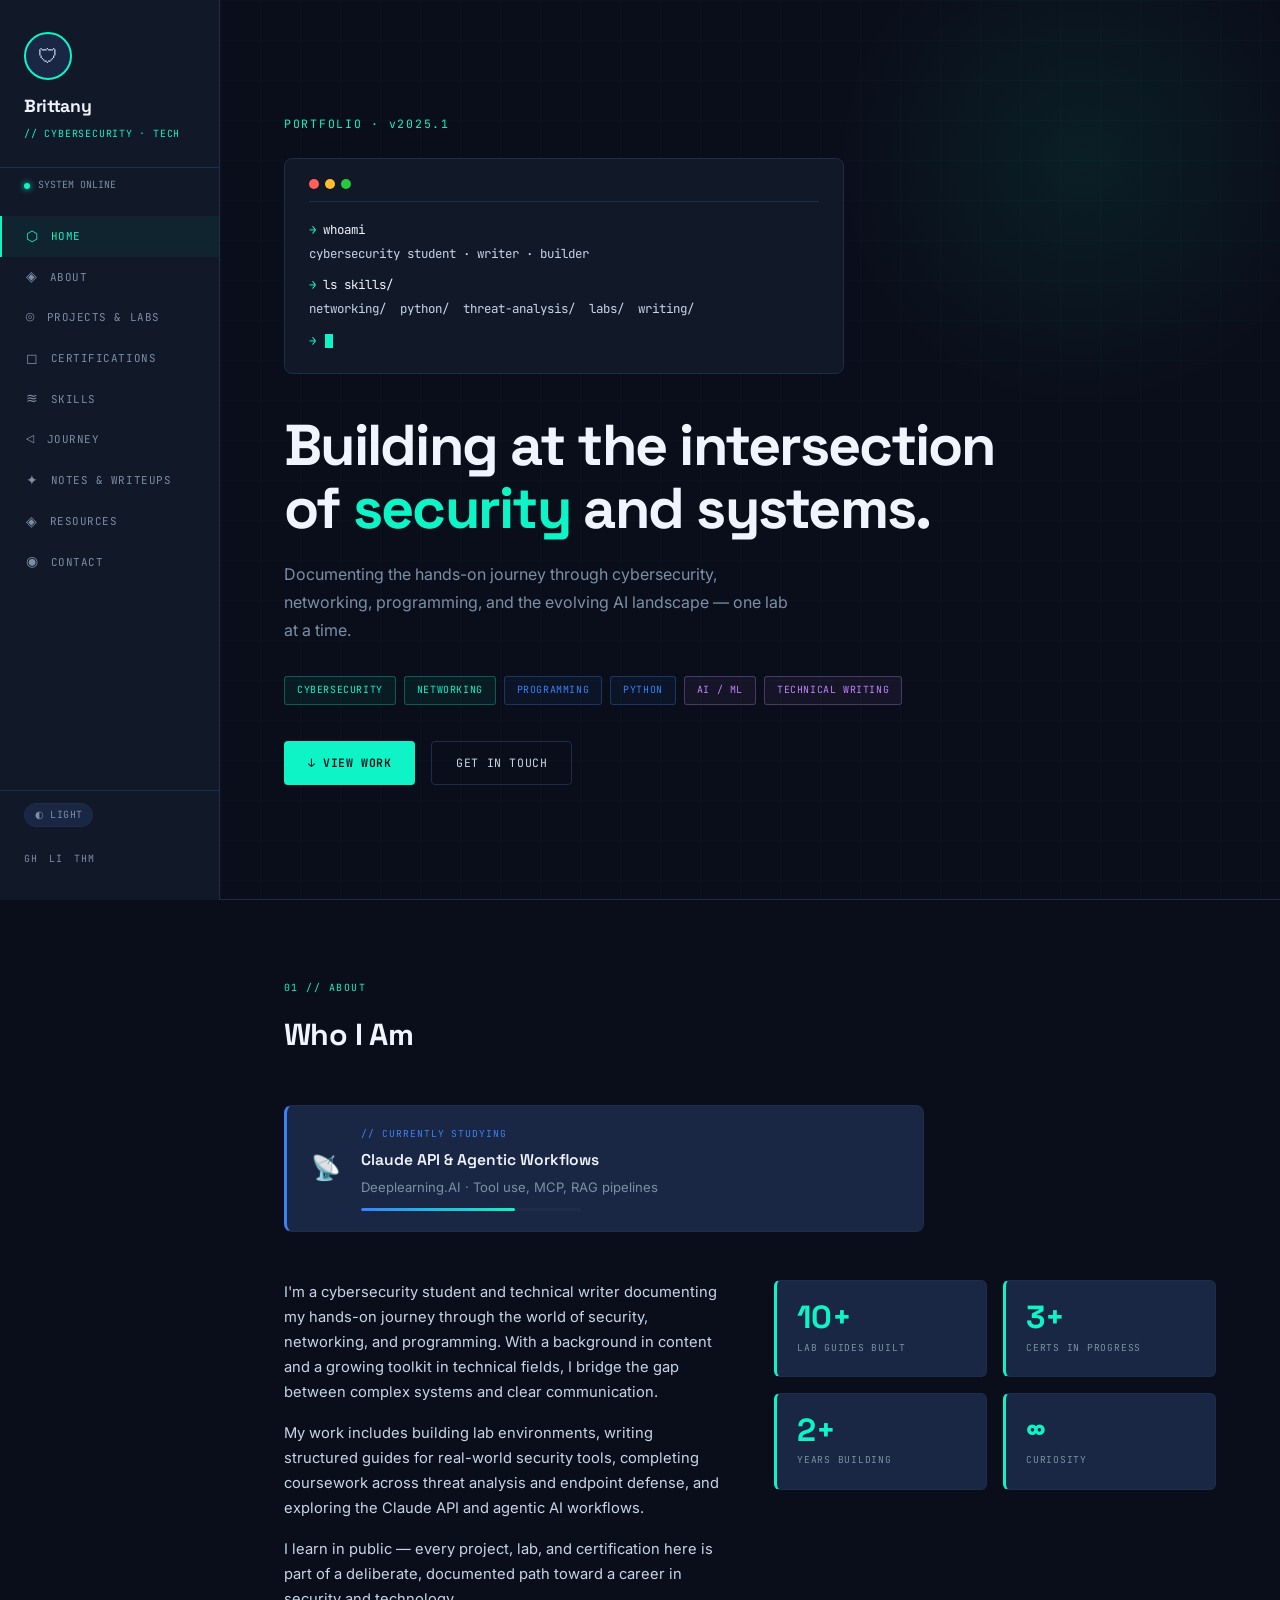
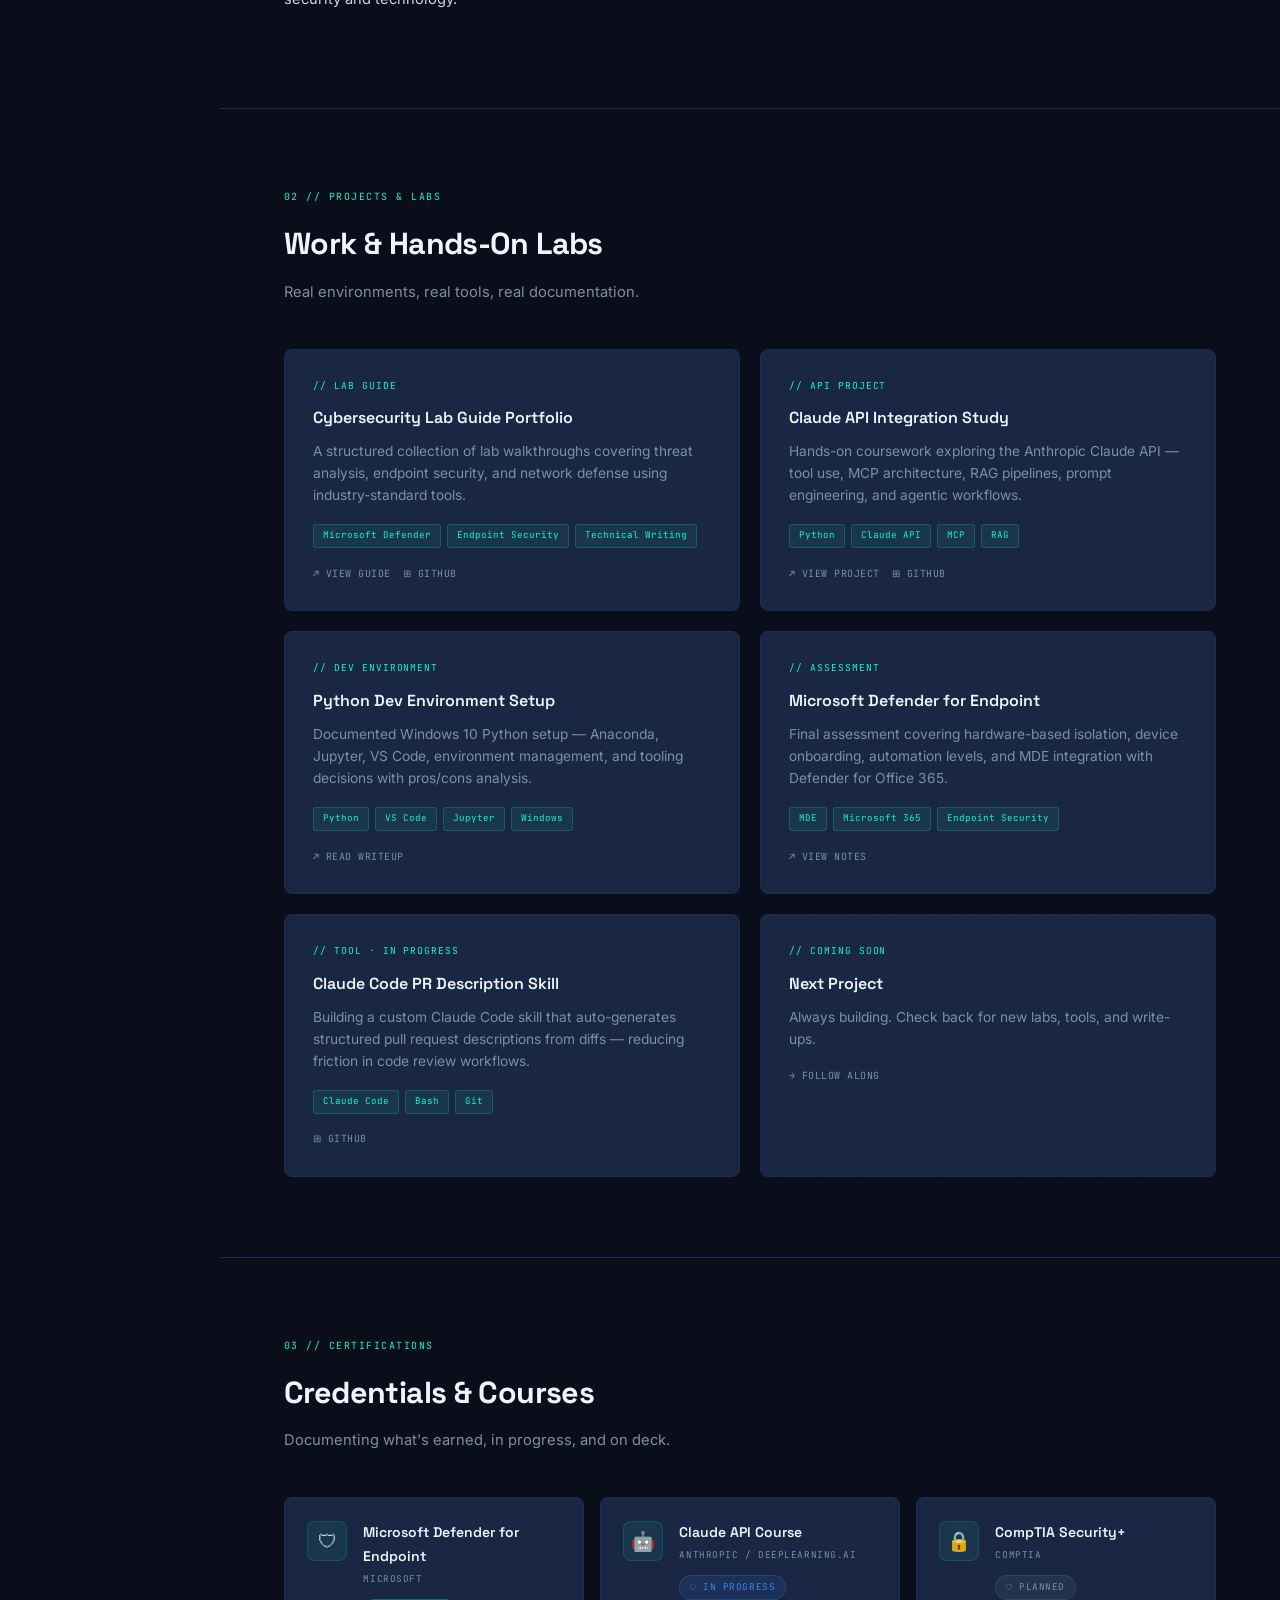
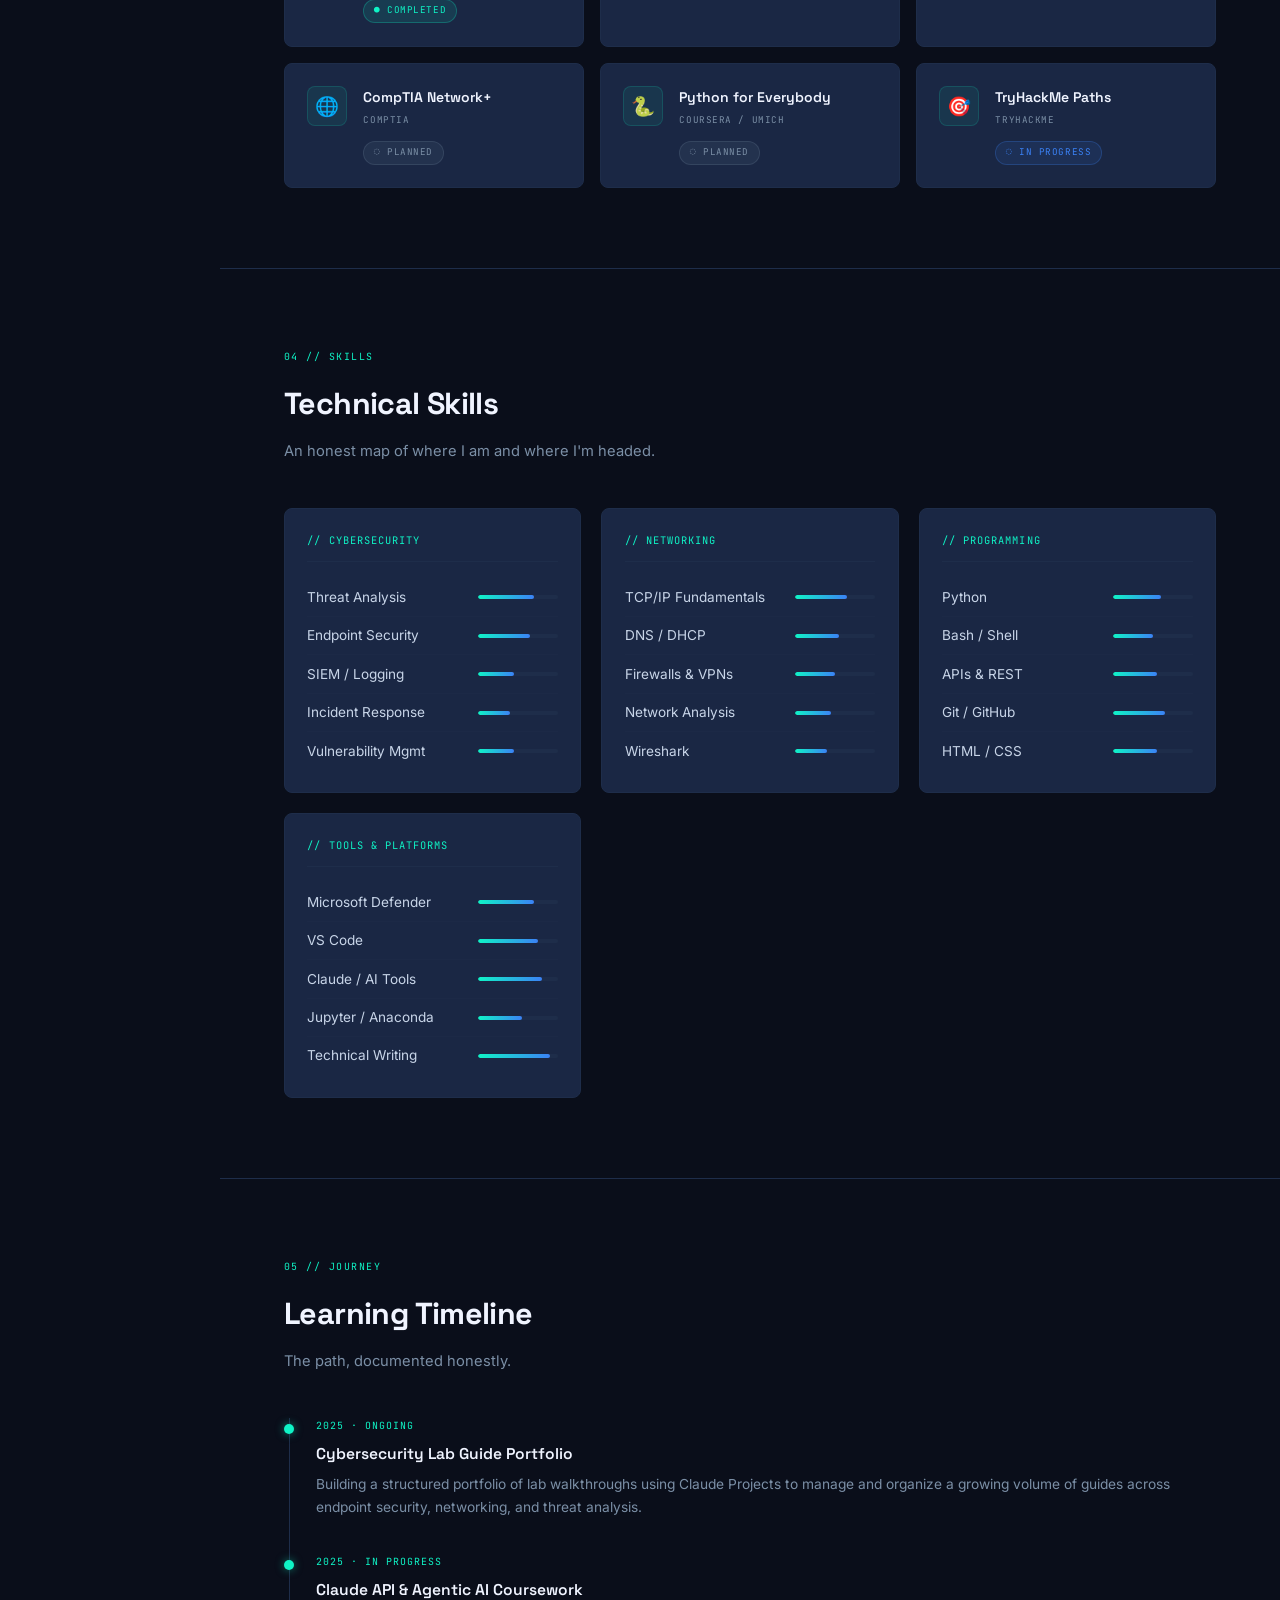
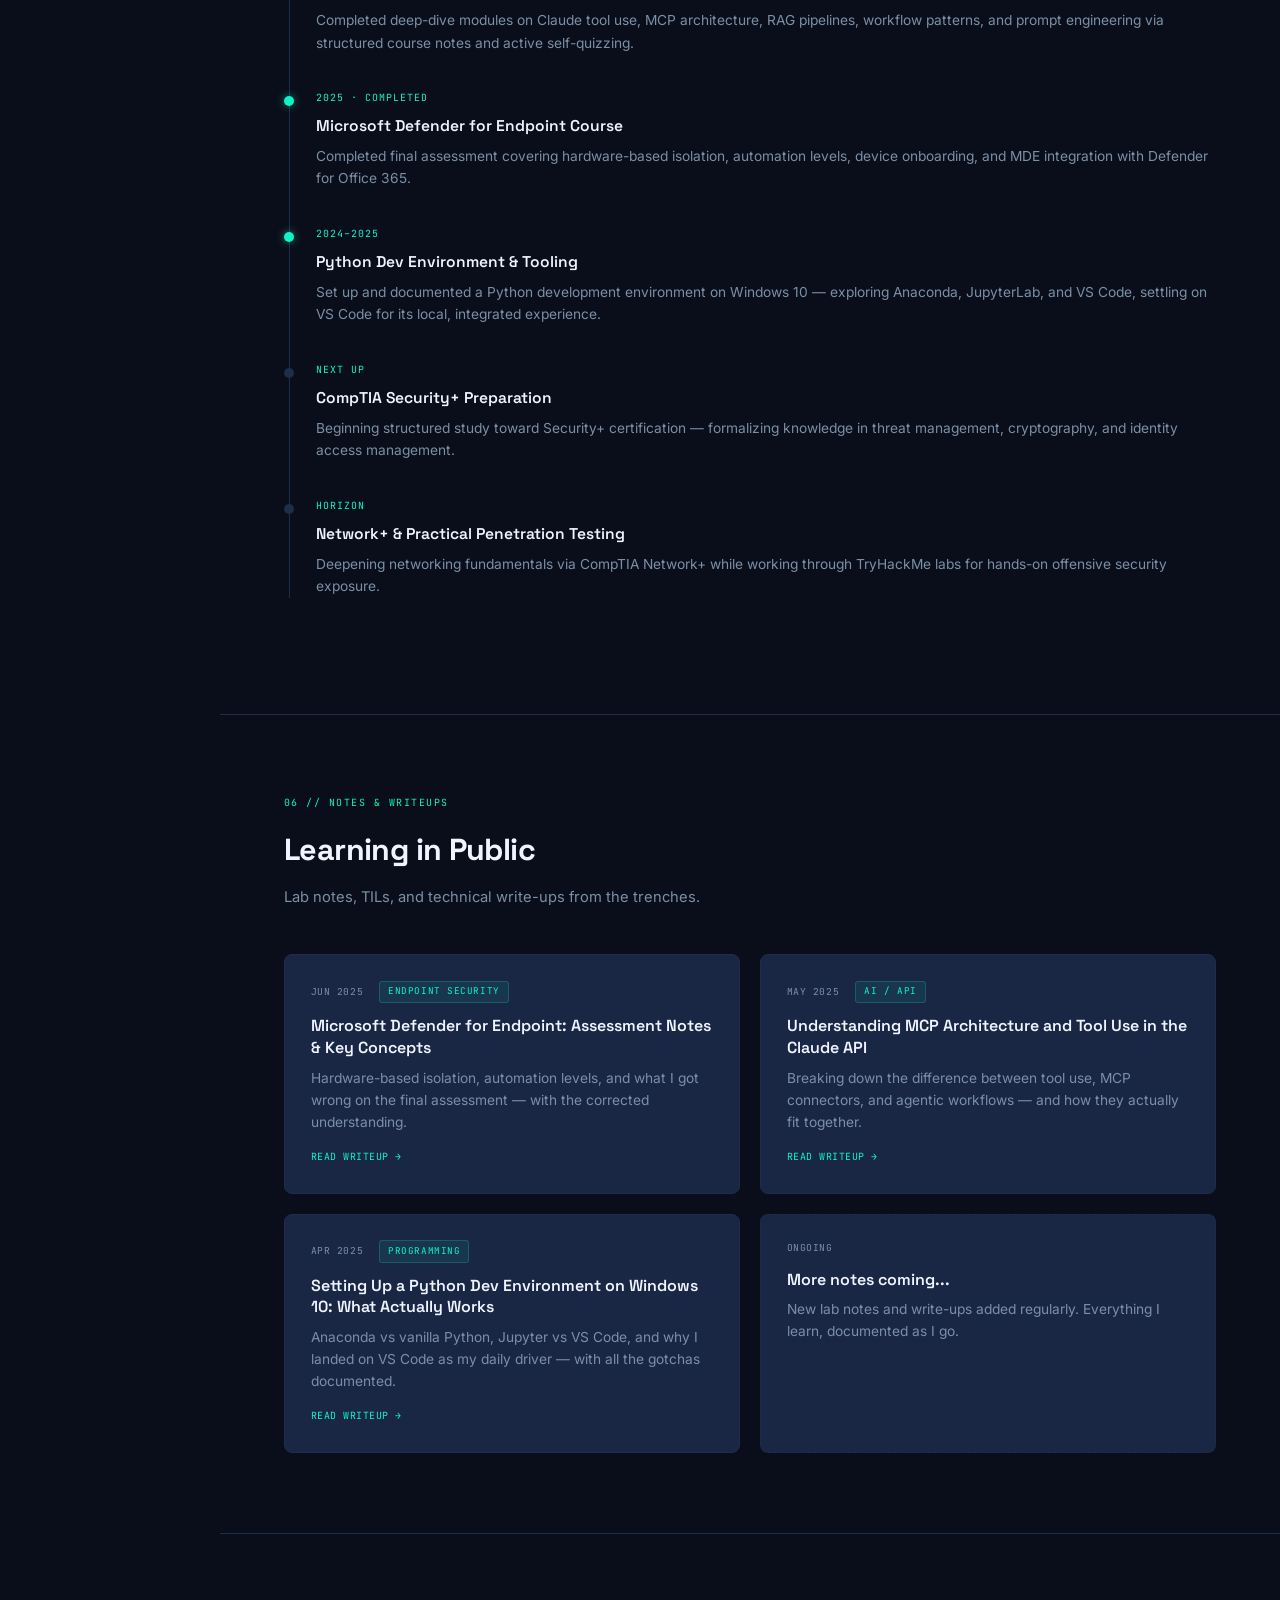
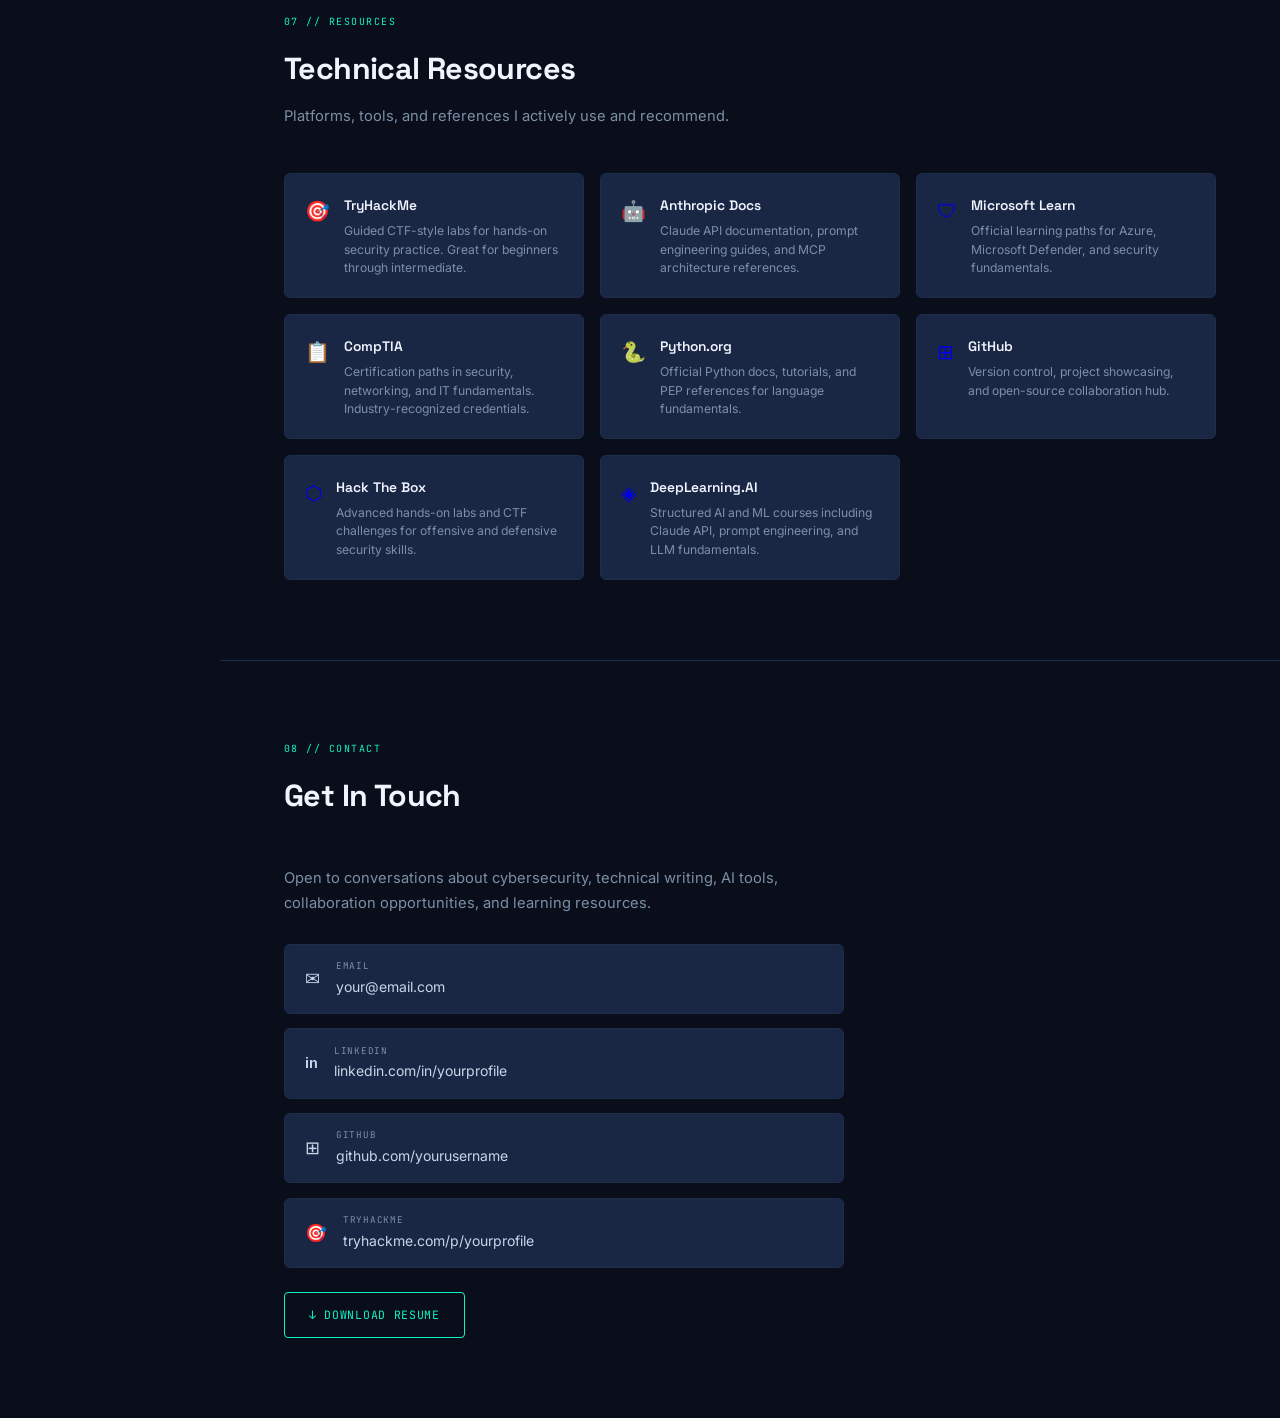
==== commit 99bea94b: "Update contact information in index.html" ====
--- a/index.html
+++ b/index.html
@@ -584,7 +584,7 @@
           collaboration opportunities, and learning resources.
         </p>
         <div class="contact-links">
-          <a href="mailto:your@email.com" class="contact-link">
+          <a href="mailto:brittany.mere@gmail.com" class="contact-link">
             <span class="c-icon">✉</span>
             <div class="contact-link-text">
               <div class="c-label">EMAIL</div>
@@ -598,7 +598,7 @@
               linkedin.com/in/yourprofile
             </div>
           </a>
-          <a href="https://github.com/yourusername" target="_blank" rel="noopener" class="contact-link">
+          <a href="https://github.com/baybiegirl20" target="_blank" rel="noopener" class="contact-link">
             <span class="c-icon">⊞</span>
             <div class="contact-link-text">
               <div class="c-label">GITHUB</div>
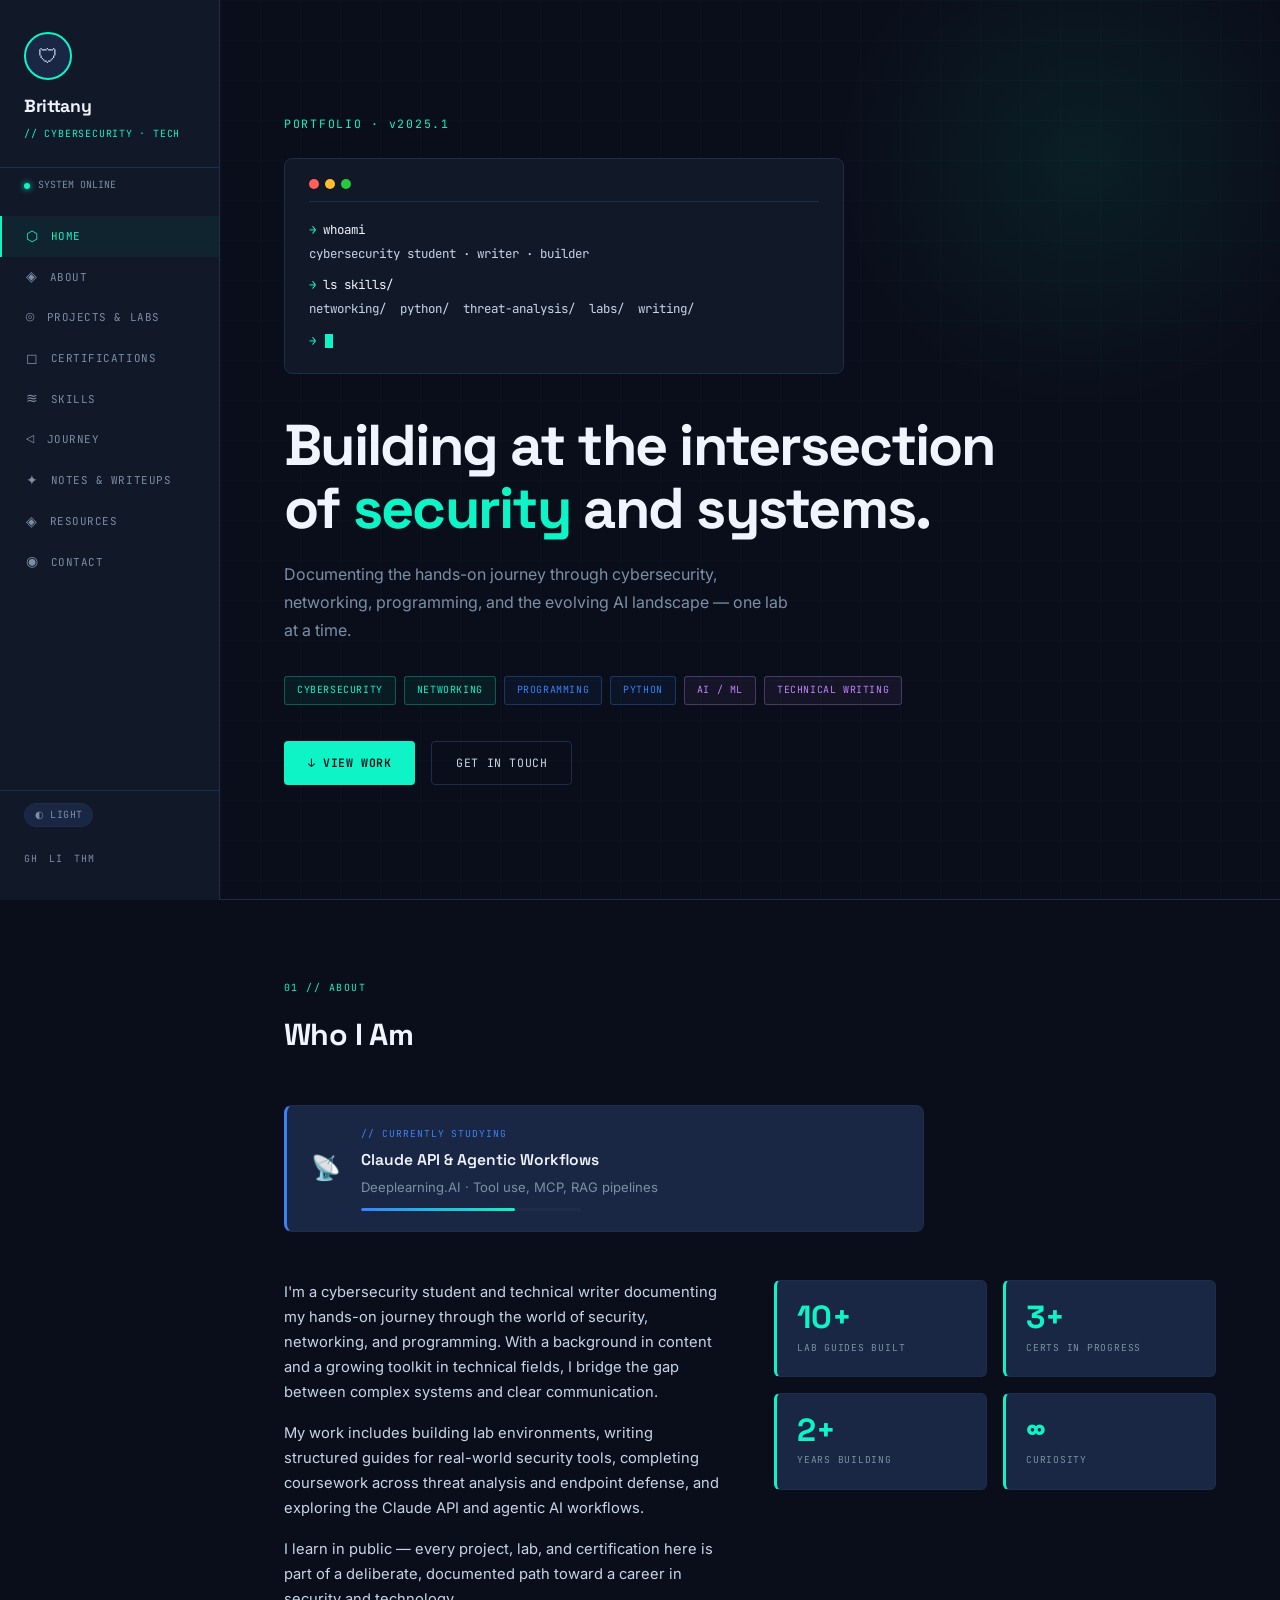
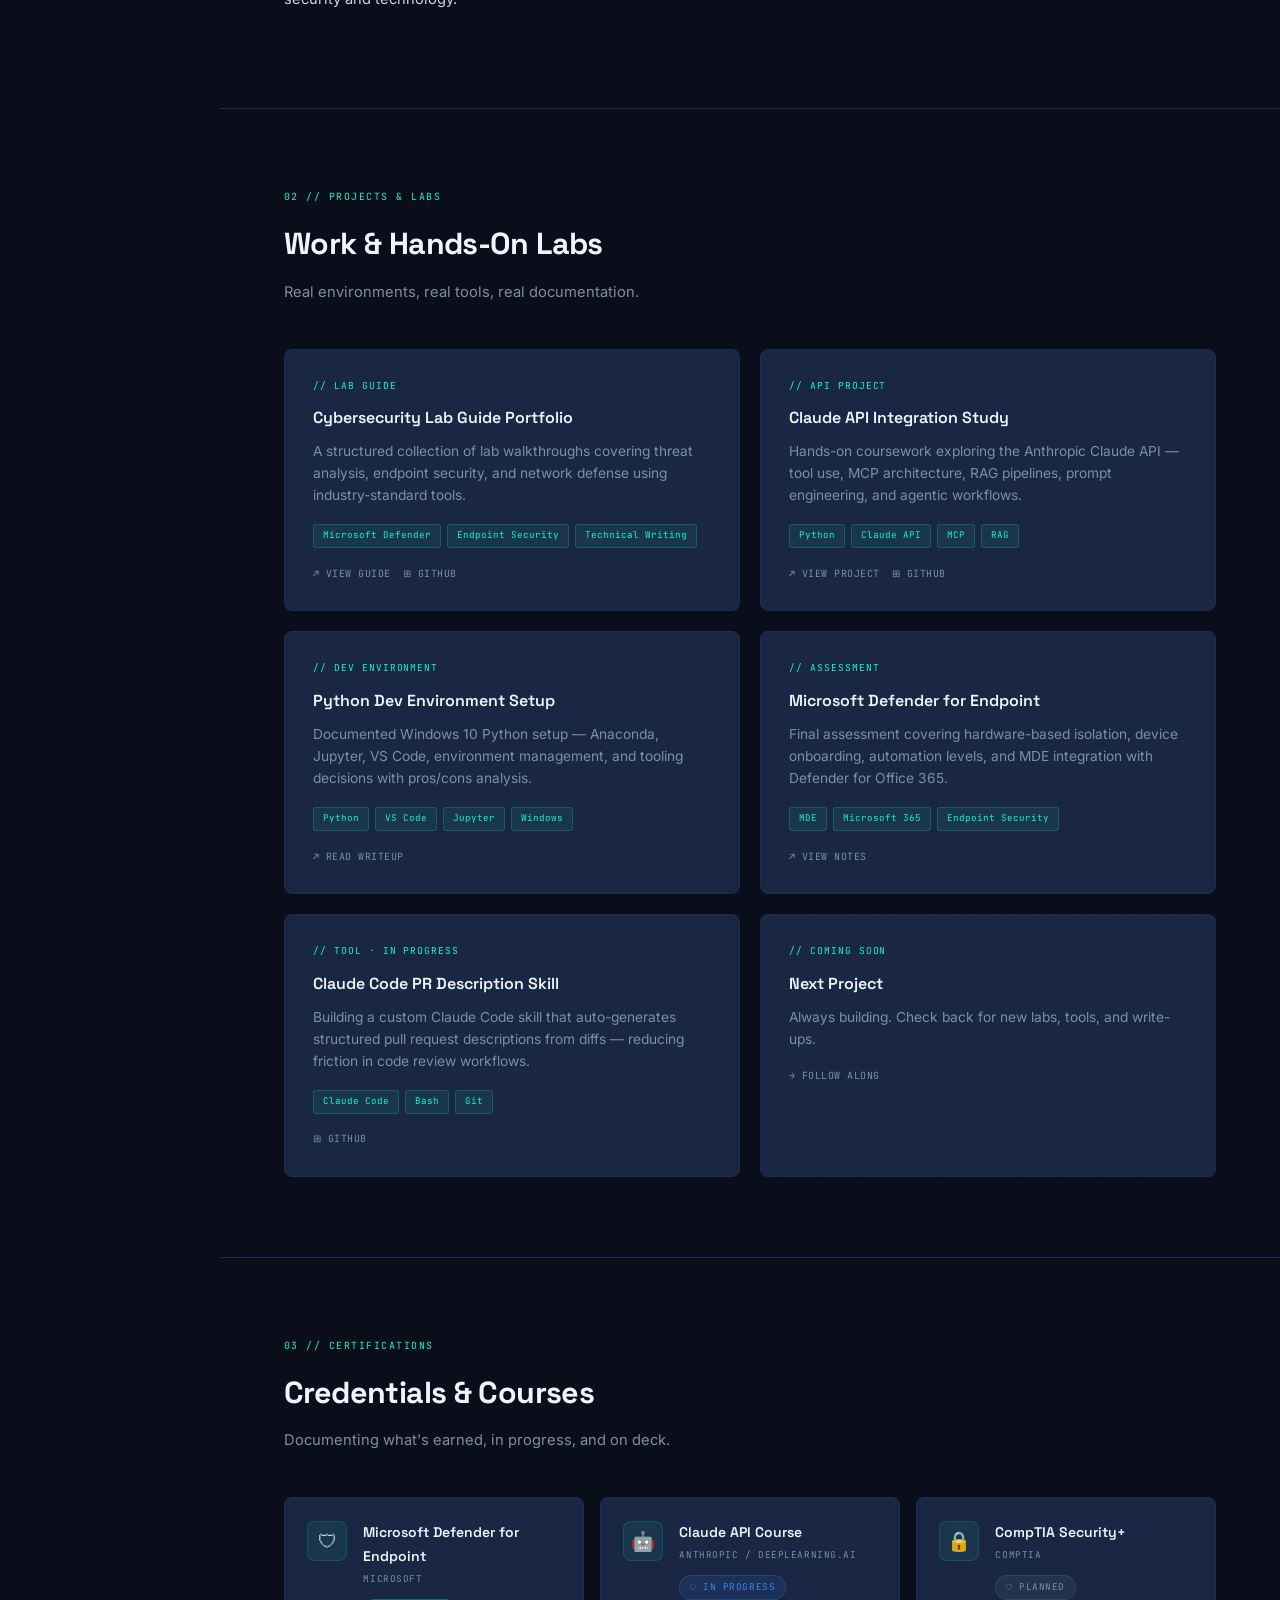
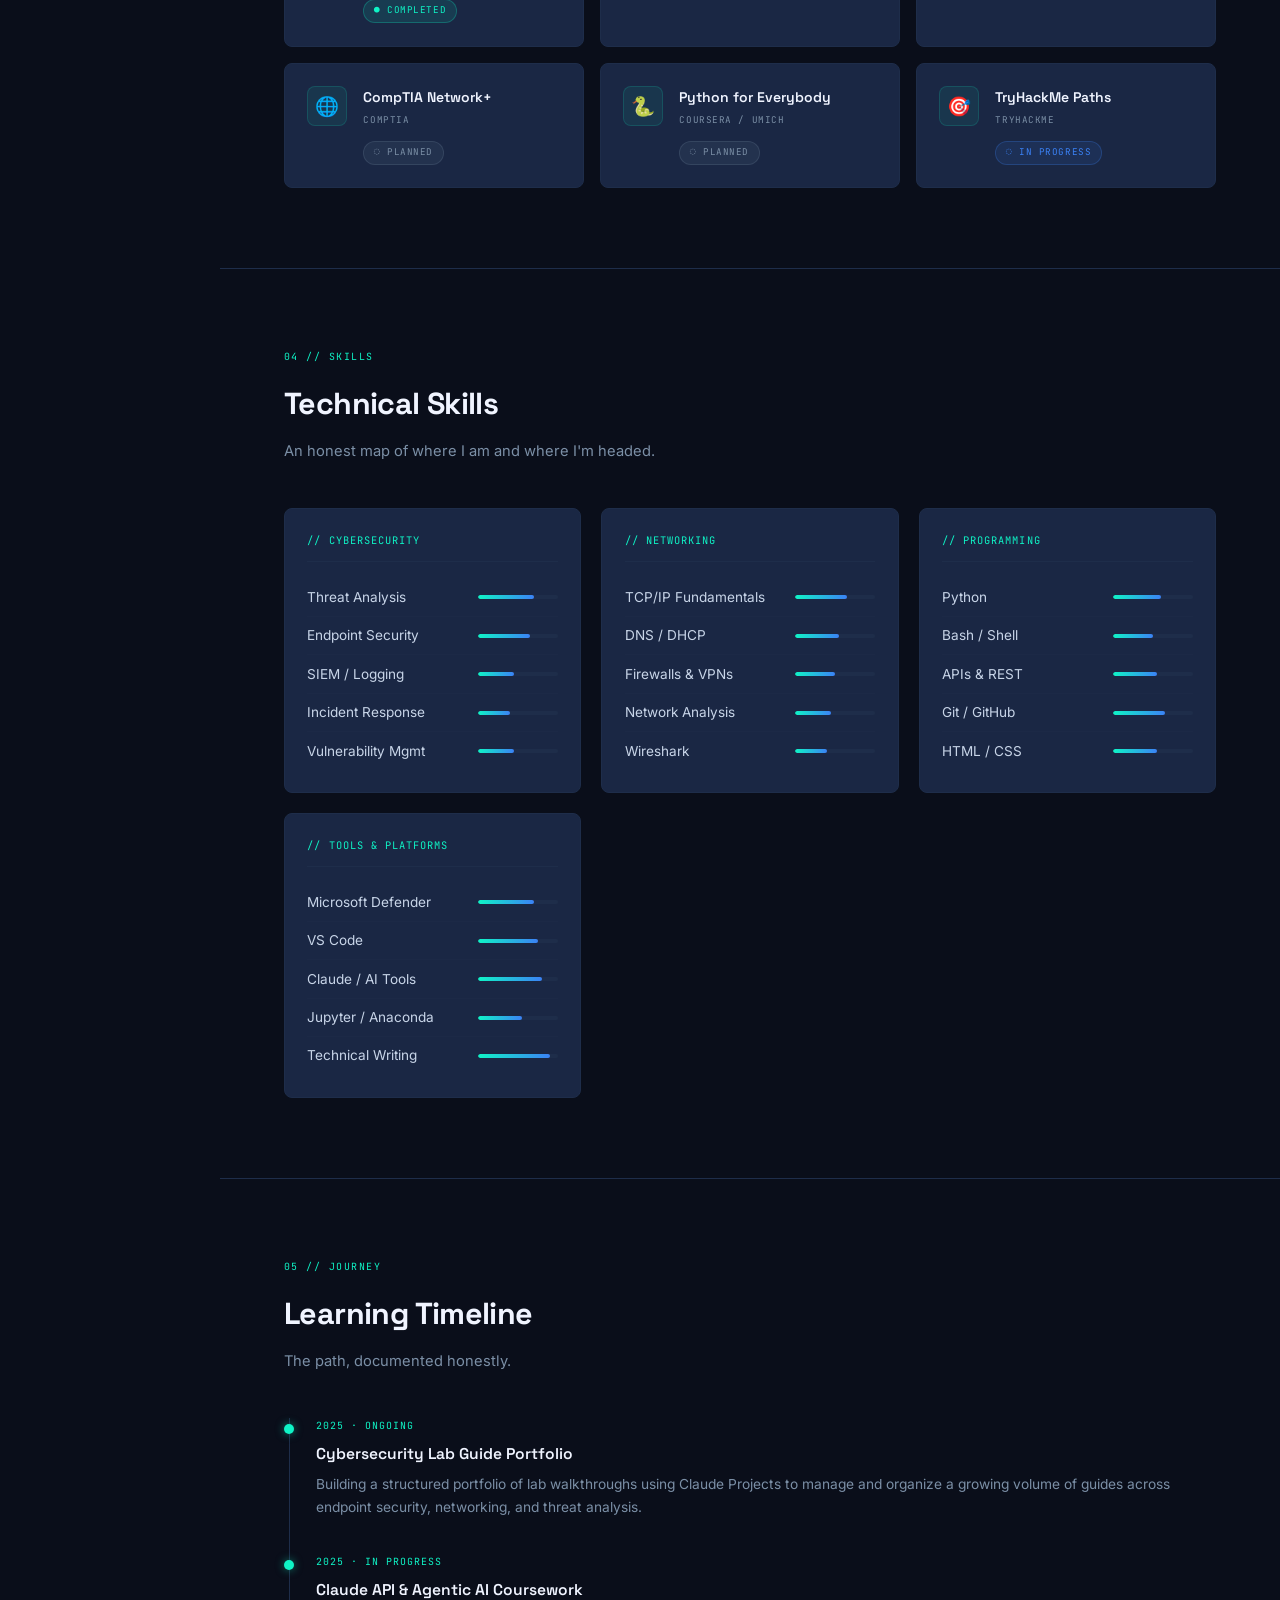
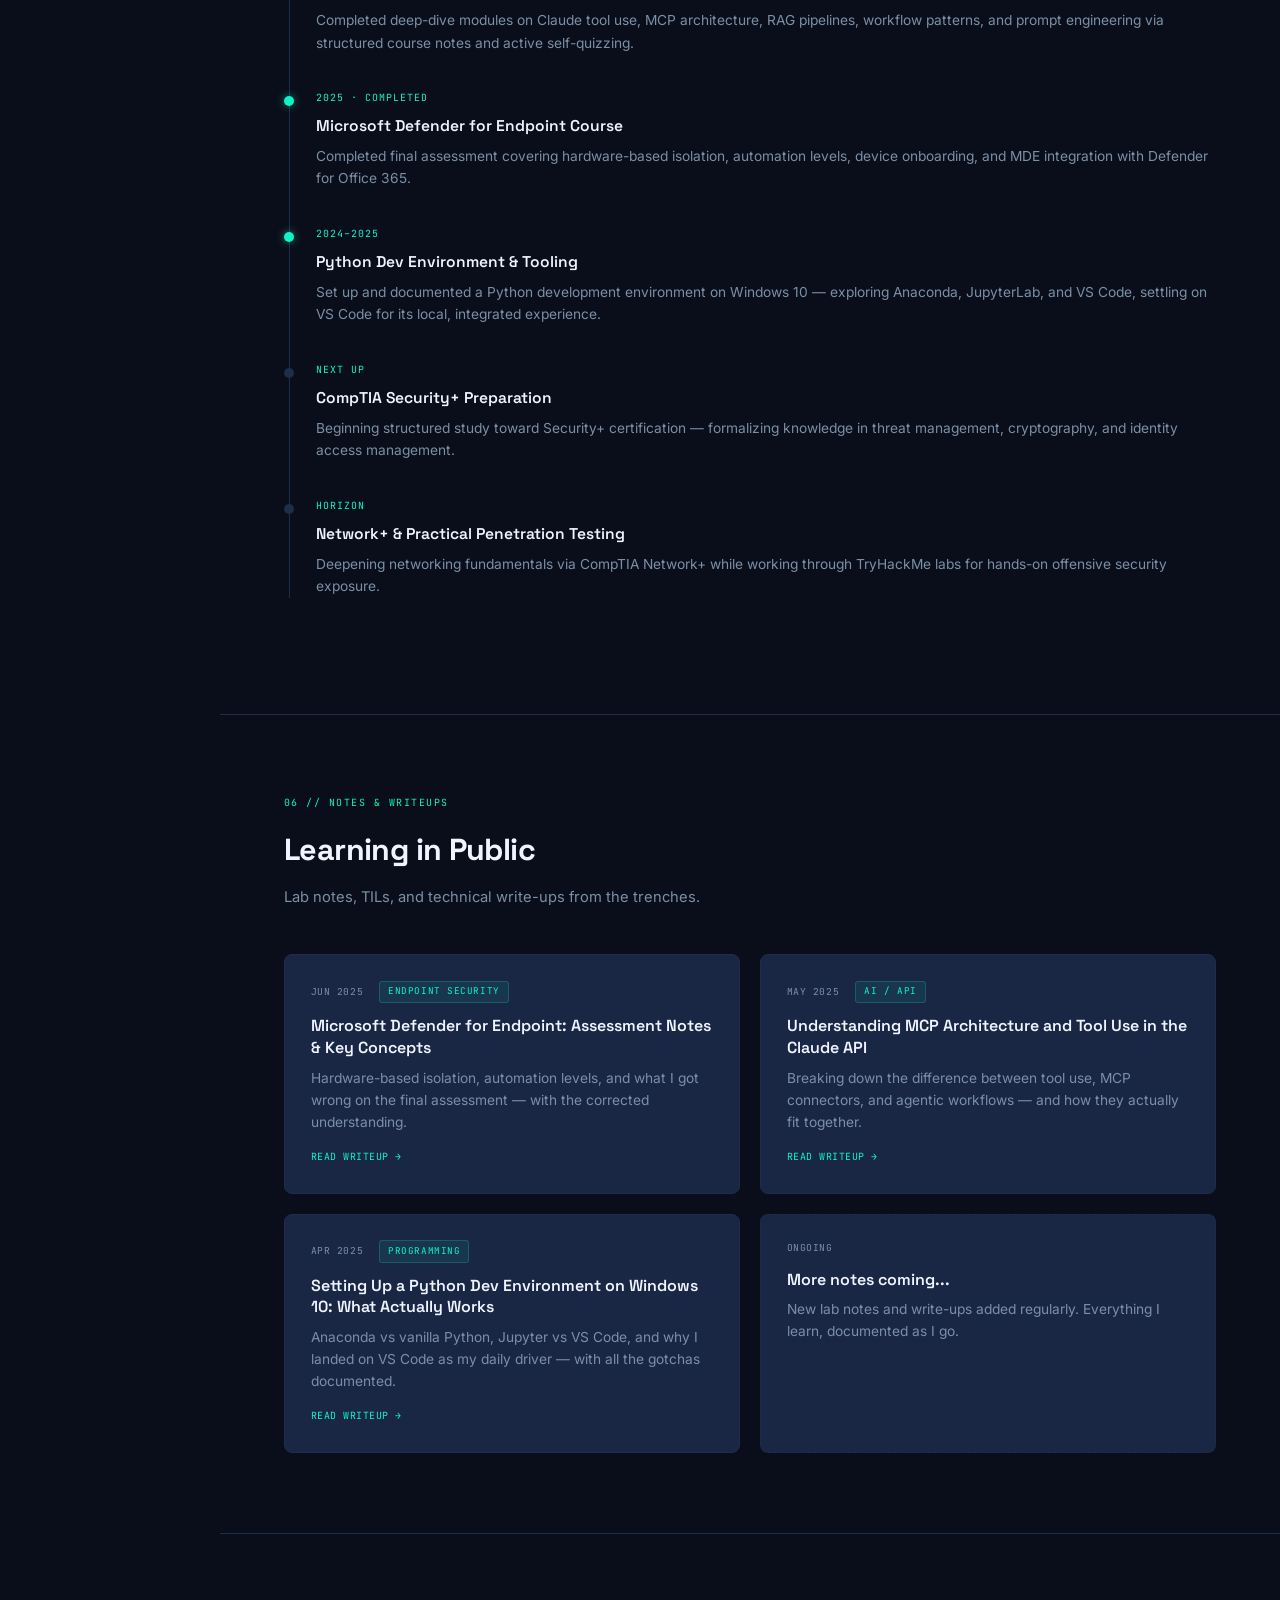
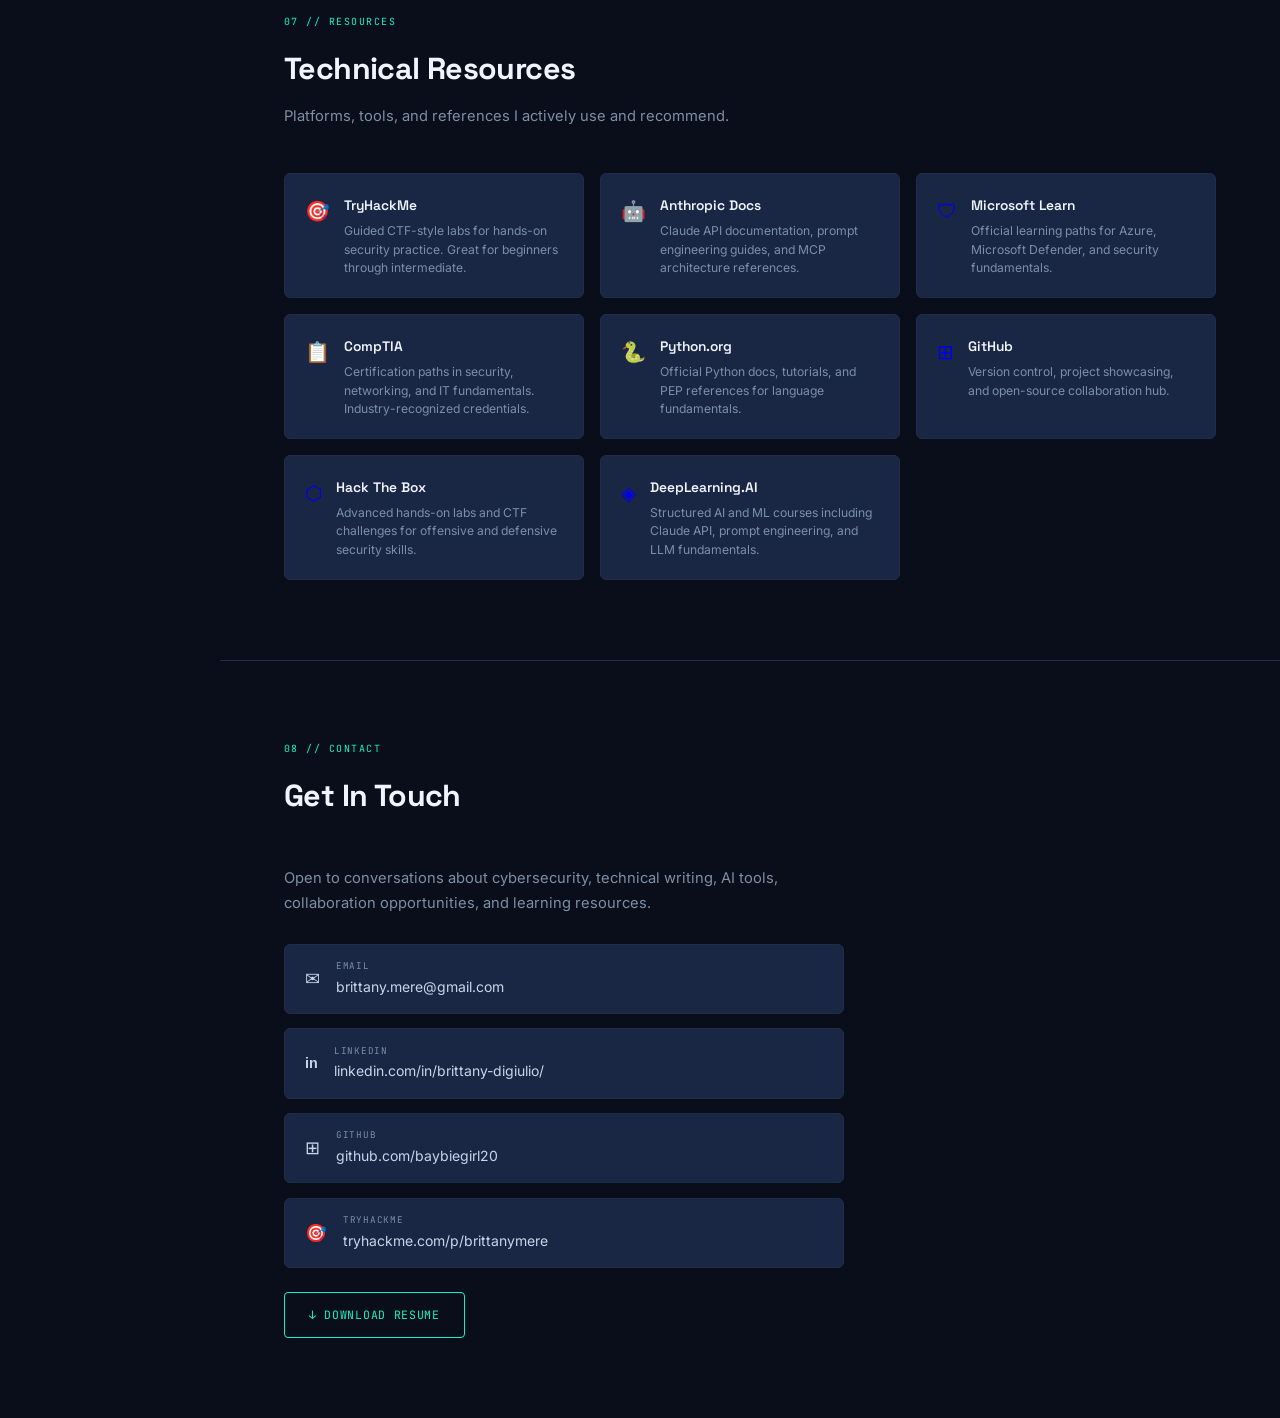
==== commit 85ee777a: "Update index.html" ====
--- a/index.html
+++ b/index.html
@@ -588,28 +588,28 @@
             <span class="c-icon">✉</span>
             <div class="contact-link-text">
               <div class="c-label">EMAIL</div>
-              your@email.com
+              brittany.mere@gmail.com
             </div>
           </a>
-          <a href="https://linkedin.com/in/yourprofile" target="_blank" rel="noopener" class="contact-link">
+          <a href="https://linkedin.com/in/brittany-digiulio/" target="_blank" rel="noopener" class="contact-link">
             <span class="c-icon" style="font-family:sans-serif;font-weight:700;font-size:0.9rem">in</span>
             <div class="contact-link-text">
               <div class="c-label">LINKEDIN</div>
-              linkedin.com/in/yourprofile
+              linkedin.com/in/brittany-digiulio/
             </div>
           </a>
           <a href="https://github.com/baybiegirl20" target="_blank" rel="noopener" class="contact-link">
             <span class="c-icon">⊞</span>
             <div class="contact-link-text">
               <div class="c-label">GITHUB</div>
-              github.com/yourusername
+              github.com/baybiegirl20
             </div>
           </a>
-          <a href="https://tryhackme.com/p/yourprofile" target="_blank" rel="noopener" class="contact-link">
+          <a href="https://tryhackme.com/p/brittanymere" target="_blank" rel="noopener" class="contact-link">
             <span class="c-icon">🎯</span>
             <div class="contact-link-text">
               <div class="c-label">TRYHACKME</div>
-              tryhackme.com/p/yourprofile
+              tryhackme.com/p/brittanymere
             </div>
           </a>
         </div>
